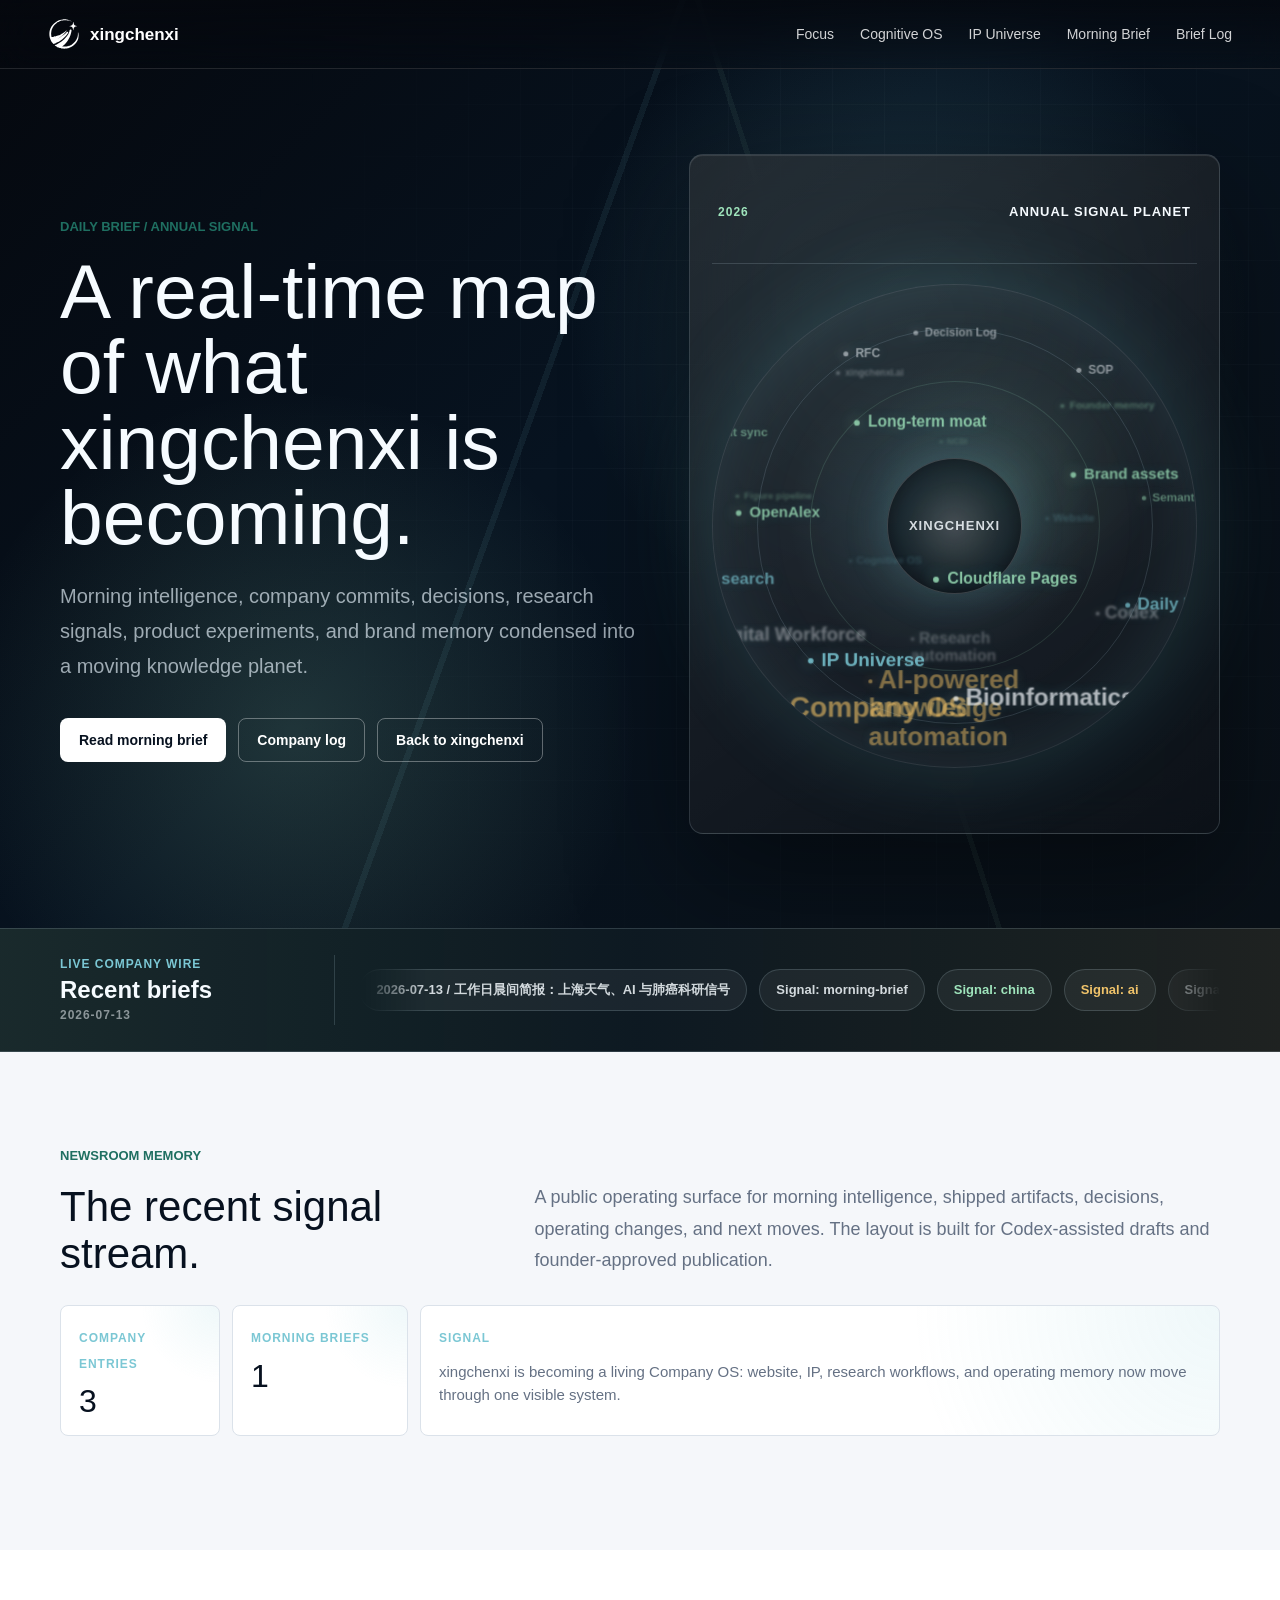
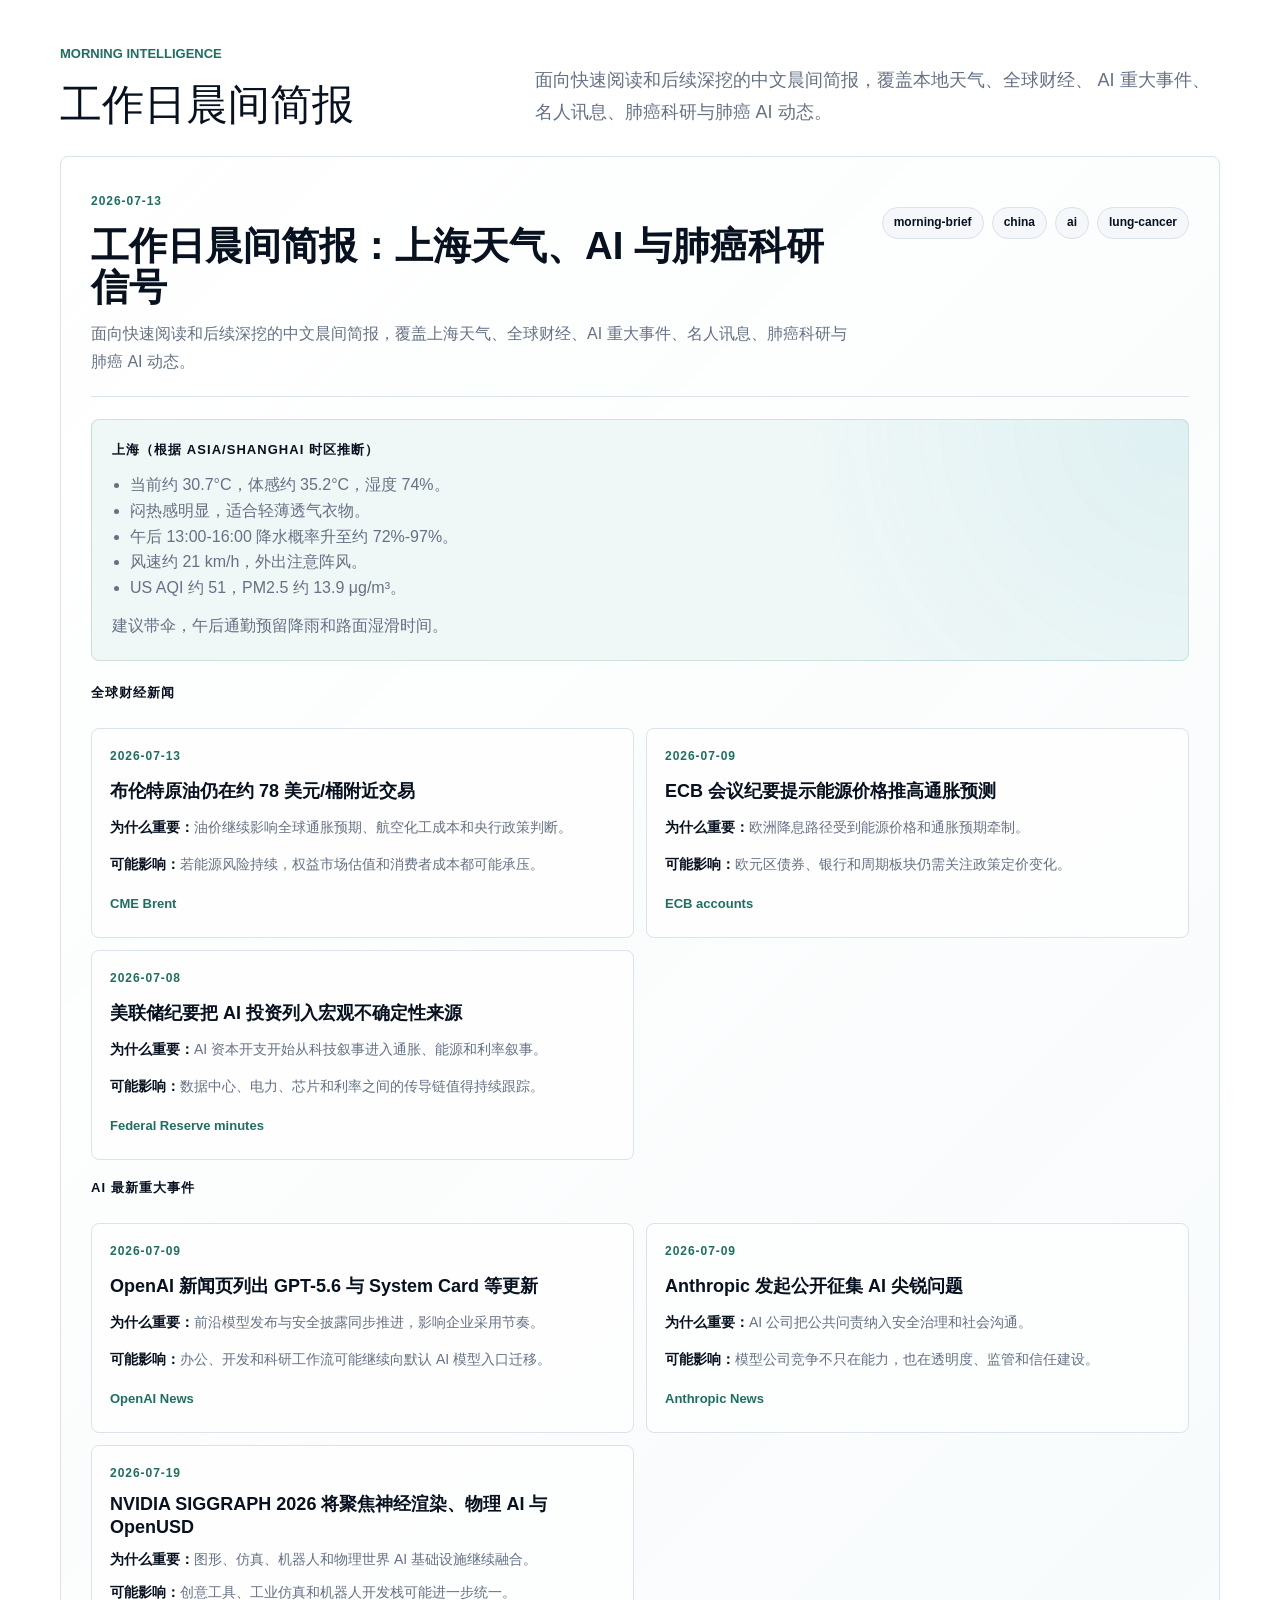
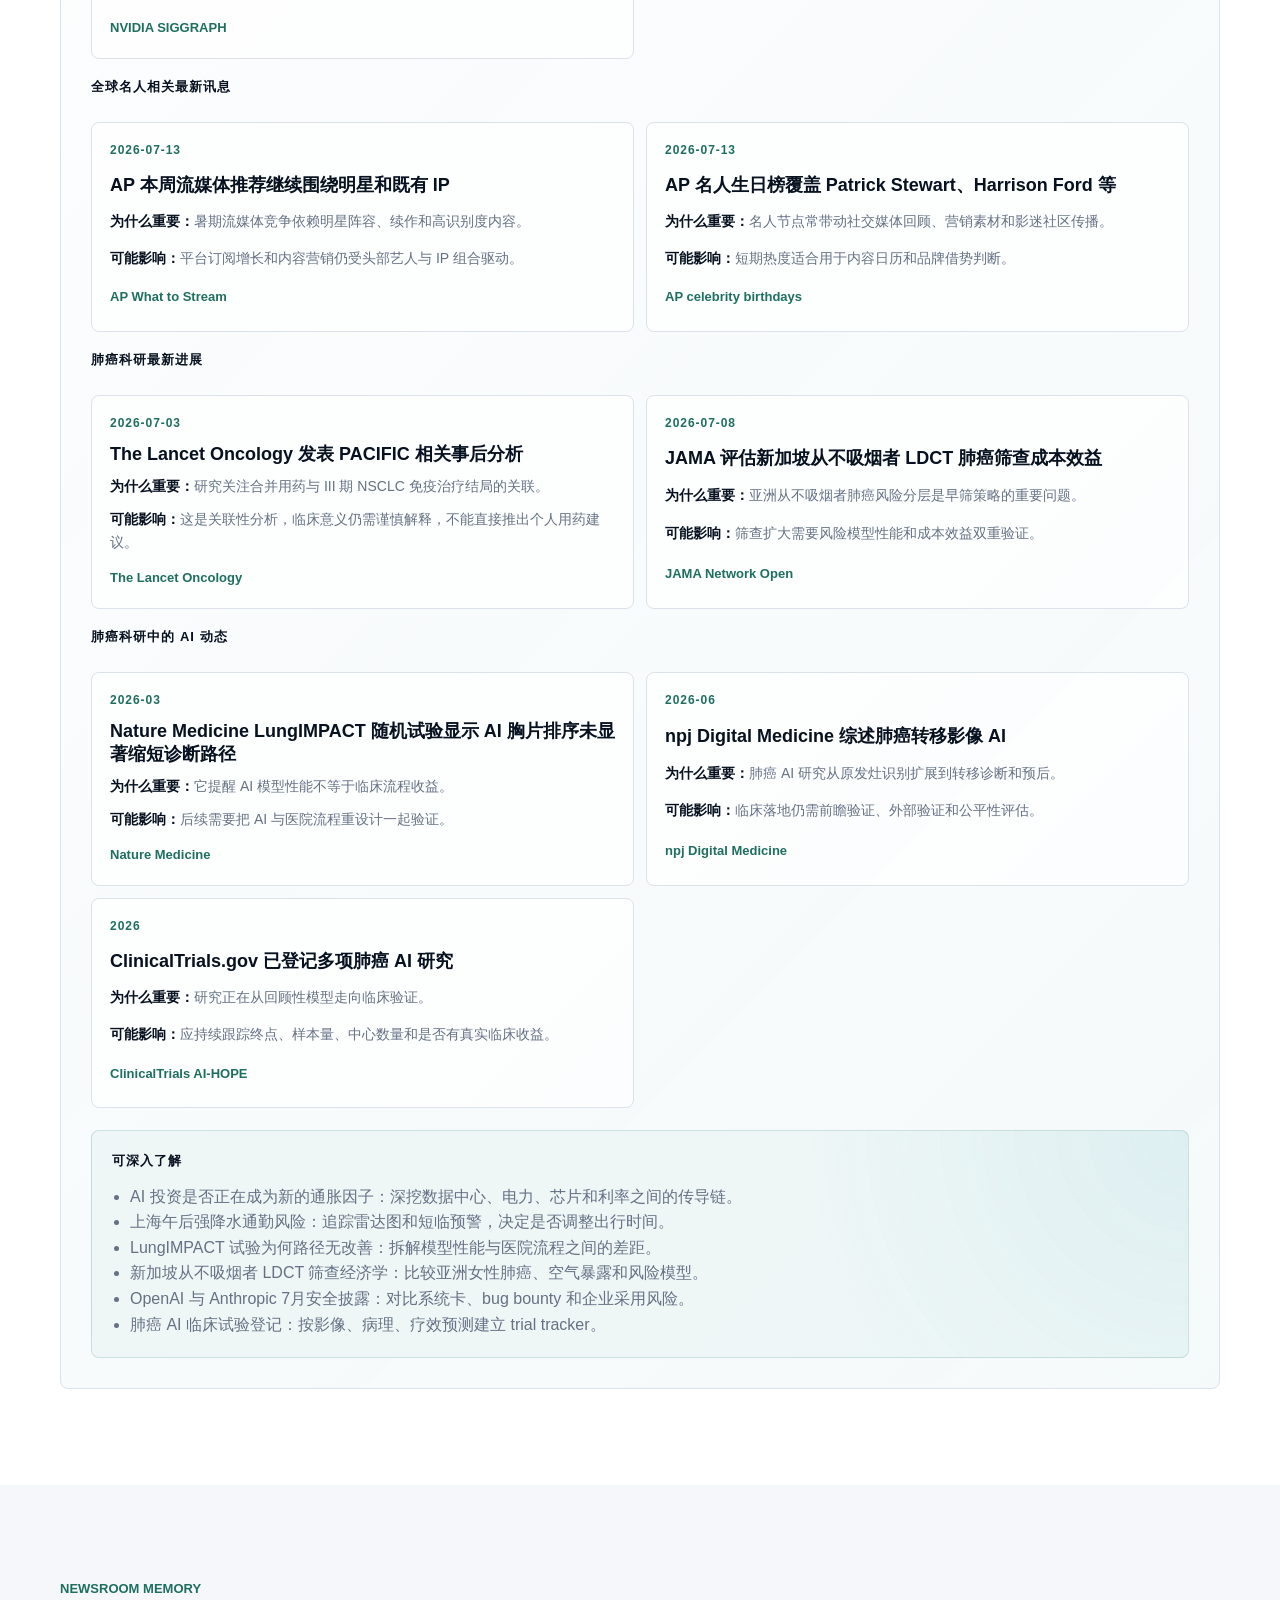
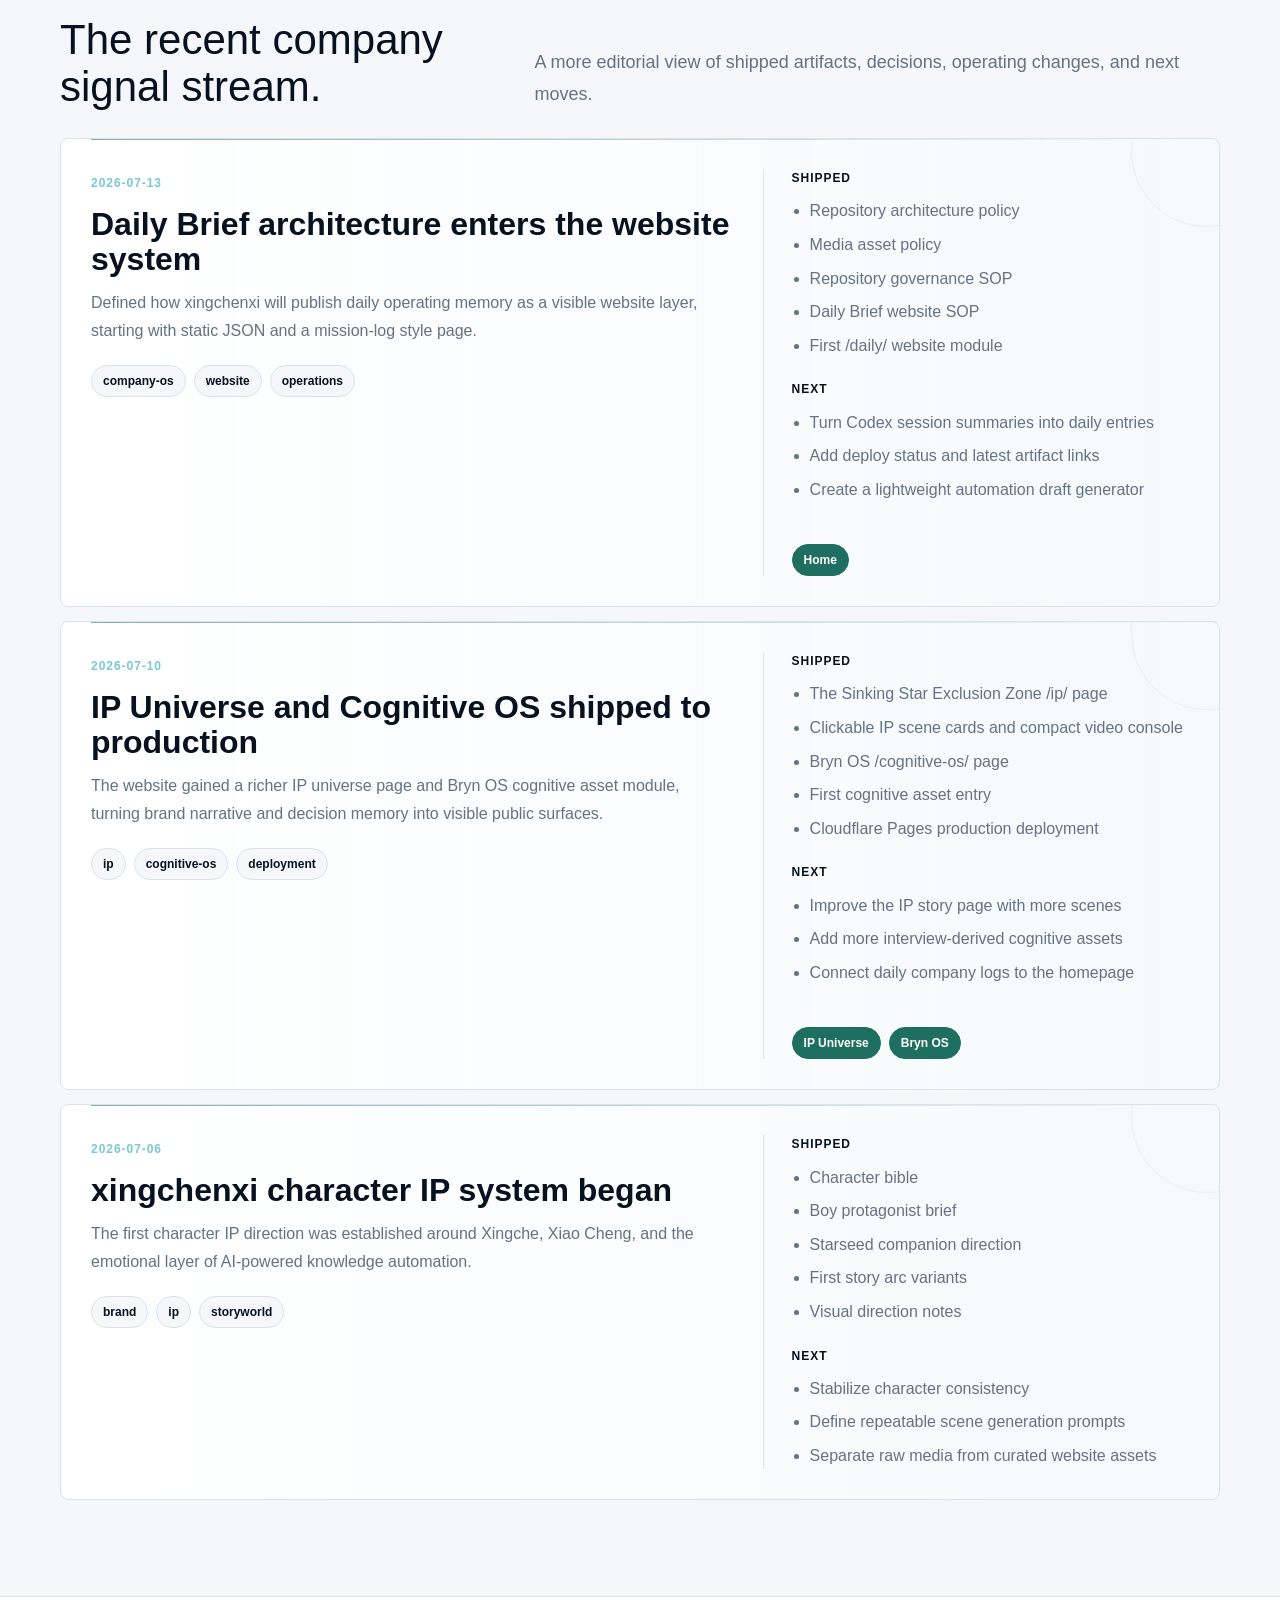
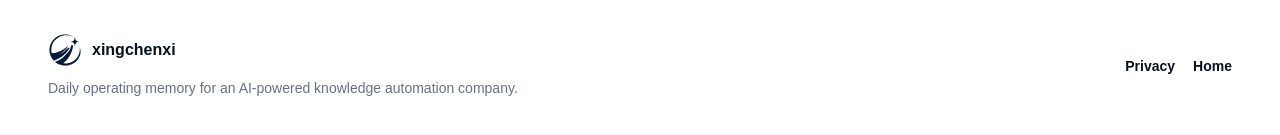
==== daily/index.html @ 32a14354 "Publish Xingchenxi website" ====
<!doctype html>
<html lang="en">
  <head>
    <meta charset="utf-8" />
    <meta name="viewport" content="width=device-width, initial-scale=1" />
    <title>Daily Brief | xingchenxi Company Log</title>
    <meta
      name="description"
      content="Daily Brief is the xingchenxi company log and daily intelligence surface for operating memory, morning briefs, shipped work, decisions, blockers, and next moves."
    />
    <meta name="author" content="xingchenxi" />
    <meta name="robots" content="index, follow" />
    <meta name="theme-color" content="#061a33" />
    <meta name="color-scheme" content="light dark" />
    <link rel="canonical" href="https://xingchenxi.ai/daily/" />
    <meta property="og:type" content="website" />
    <meta property="og:url" content="https://xingchenxi.ai/daily/" />
    <meta property="og:site_name" content="xingchenxi" />
    <meta property="og:title" content="Daily Brief | xingchenxi Company Log" />
    <meta
      property="og:description"
      content="A visible operating log for xingchenxi: what shipped, what changed, and what comes next."
    />
    <meta property="og:image" content="https://xingchenxi.ai/assets/og-image.png" />
    <meta property="og:locale" content="en_US" />
    <meta name="twitter:card" content="summary_large_image" />
    <meta name="twitter:title" content="Daily Brief | xingchenxi Company Log" />
    <meta
      name="twitter:description"
      content="A mission-log style view of xingchenxi daily operating memory."
    />
    <meta name="twitter:image" content="https://xingchenxi.ai/assets/og-image.png" />
    <link rel="icon" href="../assets/favicon.ico" />
    <link rel="apple-touch-icon" href="../assets/apple-touch-icon.png" />
    <link rel="manifest" href="../site.webmanifest" />
    <link rel="stylesheet" href="../styles.css" />
    <link rel="stylesheet" href="daily.css" />
    <script src="daily.js" defer></script>
  </head>
  <body class="daily-page">
    <header class="site-header" aria-label="Site header">
      <a class="brand-link" href="../index.html#top" aria-label="xingchenxi home">
        <img src="../assets/xingchenxi-logo-symbol-white.svg" alt="" aria-hidden="true" />
        <span>xingchenxi</span>
      </a>
      <nav class="site-nav" aria-label="Main navigation">
        <a href="../index.html#focus">Focus</a>
        <a href="../cognitive-os/">Cognitive OS</a>
        <a href="../ip/">IP Universe</a>
        <a href="#morning-brief">Morning Brief</a>
        <a href="#brief-log">Brief Log</a>
      </nav>
    </header>

    <main id="top">
      <section class="daily-hero" aria-labelledby="daily-title">
        <div class="daily-hero-grid">
          <div class="daily-hero-copy">
            <p class="eyebrow">Daily Brief / Annual Signal</p>
            <h1 id="daily-title">A real-time map of what xingchenxi is becoming.</h1>
            <p class="daily-subtitle">
              Morning intelligence, company commits, decisions, research signals,
              product experiments, and brand memory condensed into a moving knowledge planet.
            </p>
            <div class="hero-actions" aria-label="Daily Brief actions">
              <a class="button button-light" href="#morning-brief">Read morning brief</a>
              <a class="button button-ghost" href="#brief-log">Company log</a>
              <a class="button button-ghost" href="../index.html">Back to xingchenxi</a>
            </div>
          </div>

          <aside class="signal-orb-panel" aria-label="Annual signal planet">
            <div class="orb-status">
              <span data-year>2026</span>
              <strong>Annual Signal Planet</strong>
            </div>
            <div class="signal-orb" data-term-orb aria-label="Annual keyword planet">
              <div class="orb-core">
                <span>xingchenxi</span>
              </div>
            </div>
          </aside>
        </div>
      </section>

      <section class="brief-marquee-section" aria-labelledby="ticker-title">
        <div class="brief-marquee-shell">
          <div class="ticker-head">
            <span>Live Company Wire</span>
            <strong id="ticker-title">Recent briefs</strong>
            <time data-updated datetime="">Loading</time>
          </div>
          <div class="ticker-window" aria-label="Recent Daily Brief ticker">
            <div class="ticker-track" data-ticker-track>
              <span>Loading Daily Brief signal...</span>
            </div>
          </div>
        </div>
      </section>

      <section class="section section-light" id="brief-log" aria-labelledby="brief-title">
        <div class="section-inner">
          <div class="brief-heading">
            <div>
              <p class="section-kicker">Newsroom Memory</p>
              <h2 id="overview-title">The recent signal stream.</h2>
            </div>
            <p>
              A public operating surface for morning intelligence, shipped artifacts,
              decisions, operating changes, and next moves. The layout is built for
              Codex-assisted drafts and founder-approved publication.
            </p>
          </div>
          <div class="signal-summary" aria-label="Daily Brief summary">
            <article>
              <span>Company entries</span>
              <strong data-entry-count>--</strong>
            </article>
            <article>
              <span>Morning briefs</span>
              <strong data-morning-count>--</strong>
            </article>
            <article>
              <span>Signal</span>
              <p data-signal>Loading latest operating signal.</p>
            </article>
          </div>
        </div>
      </section>

      <section class="section section-white" id="morning-brief" aria-labelledby="morning-title">
        <div class="section-inner">
          <div class="brief-heading">
            <div>
              <p class="section-kicker">Morning Intelligence</p>
              <h2 id="morning-title">工作日晨间简报</h2>
            </div>
            <p>
              面向快速阅读和后续深挖的中文晨间简报，覆盖本地天气、全球财经、
              AI 重大事件、名人讯息、肺癌科研与肺癌 AI 动态。
            </p>
          </div>
          <div class="morning-list" data-morning-list aria-live="polite">
            <article class="brief-card">
              <p class="brief-loading">Loading Morning Brief entries...</p>
            </article>
          </div>
        </div>
      </section>

      <section class="section section-light" id="daily-overview" aria-labelledby="overview-title">
        <div class="section-inner">
          <div class="brief-heading">
            <div>
              <p class="section-kicker">Newsroom Memory</p>
              <h2 id="brief-title">The recent company signal stream.</h2>
            </div>
            <p>
              A more editorial view of shipped artifacts, decisions, operating
              changes, and next moves.
            </p>
          </div>
          <div class="brief-list" data-brief-list aria-live="polite">
            <article class="brief-card">
              <p class="brief-loading">Loading Daily Brief entries...</p>
            </article>
          </div>
        </div>
      </section>
    </main>

    <footer class="site-footer">
      <div>
        <div class="footer-brand">
          <img src="../assets/xingchenxi-logo-symbol-navy.svg" alt="" aria-hidden="true" />
          <span>xingchenxi</span>
        </div>
        <p>Daily operating memory for an AI-powered knowledge automation company.</p>
      </div>
      <div class="footer-meta" aria-label="Footer links">
        <a href="../privacy.html">Privacy</a>
        <a href="../index.html">Home</a>
      </div>
    </footer>
  </body>
</html>
---- styles.css ----
:root {
  --navy: #061a33;
  --ink: #07111f;
  --paper: #ffffff;
  --mist: #f5f7fa;
  --line: #dbe2ea;
  --muted: #657184;
  --blue-soft: #d8e8f7;
  --cyan: #7bc7d4;
  --green: #1f6f61;
  --max: 1160px;
}

* {
  box-sizing: border-box;
}

html {
  scroll-behavior: smooth;
}

body {
  margin: 0;
  color: var(--ink);
  background: var(--paper);
  font-family: Avenir Next, Helvetica Neue, Arial, Hiragino Sans GB, PingFang SC, sans-serif;
  font-size: 16px;
  line-height: 1.6;
}

a {
  color: inherit;
  text-decoration: none;
}

img {
  display: block;
  max-width: 100%;
}

.site-header {
  position: fixed;
  top: 0;
  left: 0;
  right: 0;
  z-index: 10;
  display: flex;
  align-items: center;
  justify-content: space-between;
  gap: 28px;
  padding: 18px 48px;
  color: var(--paper);
  background: rgba(4, 13, 25, 0.82);
  border-bottom: 1px solid rgba(255, 255, 255, 0.12);
  backdrop-filter: blur(18px);
}

.brand-link,
.footer-brand {
  display: inline-flex;
  align-items: center;
  gap: 10px;
  font-weight: 700;
  line-height: 1;
}

.brand-link img,
.footer-brand img {
  width: 32px;
  height: 32px;
  object-fit: contain;
}

.brand-link span {
  color: var(--paper);
  font-size: 17px;
}

.site-nav {
  display: flex;
  align-items: center;
  gap: 26px;
  font-size: 14px;
  color: rgba(255, 255, 255, 0.82);
}

.site-nav a {
  padding: 4px 0;
}

.site-nav a:hover {
  color: var(--paper);
}

.hero {
  position: relative;
  isolation: isolate;
  display: flex;
  align-items: center;
  min-height: 86vh;
  overflow: hidden;
  color: var(--paper);
  background:
    linear-gradient(110deg, #07111f 0%, #061a33 54%, #0b1a25 100%);
  padding: 128px 48px 86px;
}

.hero::before {
  content: "";
  position: absolute;
  inset: 0;
  background-image: url("assets/xingchenxi-logo-symbol-white.svg");
  background-repeat: no-repeat;
  background-position: right -2% center;
  background-size: min(46vw, 600px);
  opacity: 0.035;
  z-index: 0;
}

.hero::after {
  content: "";
  position: absolute;
  left: 0;
  right: 0;
  bottom: 0;
  height: 1px;
  background: rgba(255, 255, 255, 0.18);
  z-index: 3;
}

.galaxy-canvas {
  position: absolute;
  top: 0;
  right: 0;
  bottom: 0;
  z-index: 1;
  width: 58%;
  min-width: 580px;
  height: 100%;
  pointer-events: none;
}

.hero-inner {
  position: relative;
  z-index: 2;
  width: min(100%, var(--max));
  margin: 0 auto;
}

.eyebrow,
.section-kicker {
  margin: 0 0 18px;
  color: var(--green);
  font-size: 13px;
  font-weight: 700;
  line-height: 1.3;
  text-transform: uppercase;
}

.hero .eyebrow {
  color: var(--blue-soft);
}

h1,
h2,
h3,
p {
  margin-top: 0;
}

h1 {
  max-width: 760px;
  margin-bottom: 2px;
  font-size: 80px;
  line-height: 0.95;
  font-weight: 500;
}

.hero-chinese {
  margin-bottom: 44px;
  color: rgba(255, 255, 255, 0.76);
  font-size: 28px;
  font-weight: 500;
}

.hero-copy {
  max-width: 780px;
  margin-bottom: 18px;
  font-size: 36px;
  line-height: 1.18;
  font-weight: 500;
}

.hero-subcopy {
  max-width: 650px;
  margin-bottom: 34px;
  color: rgba(255, 255, 255, 0.72);
  font-size: 19px;
  line-height: 1.65;
}

.hero-actions {
  display: flex;
  flex-wrap: wrap;
  gap: 12px;
}

.button {
  display: inline-flex;
  align-items: center;
  justify-content: center;
  min-height: 44px;
  padding: 0 18px;
  border: 1px solid transparent;
  border-radius: 8px;
  font-size: 14px;
  font-weight: 700;
}

.button-light {
  color: var(--ink);
  background: var(--paper);
}

.button-ghost {
  color: var(--paper);
  border-color: rgba(255, 255, 255, 0.34);
}

.section {
  padding: 96px 48px;
}

.section-inner {
  width: min(100%, var(--max));
  margin: 0 auto;
}

.section-light {
  background: var(--mist);
}

.section-white {
  background: var(--paper);
}

.section-ink {
  color: var(--paper);
  background: var(--navy);
}

.section-trailer {
  color: var(--paper);
  background:
    radial-gradient(circle at 82% 18%, rgba(123, 199, 212, 0.18), transparent 26%),
    radial-gradient(circle at 18% 92%, rgba(31, 111, 97, 0.22), transparent 30%),
    linear-gradient(120deg, #050b14 0%, #061a33 58%, #07111f 100%);
}

.vector-mark,
.card-vector,
.row-vector,
.phase-vector {
  display: block;
  fill: none;
  stroke: currentColor;
  stroke-linecap: round;
  stroke-linejoin: round;
  vector-effect: non-scaling-stroke;
}

.vector-mark {
  width: 76px;
  height: 18px;
  margin-bottom: 22px;
  color: var(--green);
  opacity: 0.86;
}

.vector-mark path,
.vector-mark circle,
.card-vector path,
.card-vector circle,
.row-vector path,
.row-vector circle,
.phase-vector path,
.phase-vector circle {
  vector-effect: non-scaling-stroke;
}

.vector-mark path,
.vector-mark circle {
  stroke-width: 1.35;
}

.vector-mark-ink {
  color: var(--blue-soft);
}

.card-vector {
  flex: 0 0 auto;
  width: 82px;
  height: 24px;
  color: var(--green);
  opacity: 0.7;
}

.card-vector path,
.card-vector circle {
  stroke-width: 1.25;
}

.row-vector {
  flex: 0 0 36px;
  width: 36px;
  height: 18px;
  color: var(--cyan);
  opacity: 0.78;
}

.row-vector path,
.row-vector circle {
  stroke-width: 1.25;
}

.phase-vector {
  flex: 0 0 46px;
  width: 46px;
  height: 16px;
  color: var(--green);
  opacity: 0.68;
}

.phase-vector path,
.phase-vector circle {
  stroke-width: 1.2;
}

.two-column,
.systems-layout,
.cognitive-layout,
.daily-preview-layout,
.trailer-layout,
.contact-layout {
  display: grid;
  grid-template-columns: minmax(0, 0.86fr) minmax(0, 1.14fr);
  gap: 72px;
  align-items: start;
}

h2 {
  max-width: 740px;
  margin-bottom: 0;
  font-size: 42px;
  line-height: 1.12;
  font-weight: 500;
}

.lead-block p,
.systems-copy p,
.cognitive-panel p,
.daily-preview-panel p,
.trailer-copy p,
.contact-panel p {
  margin-bottom: 0;
  color: var(--muted);
  font-size: 19px;
  line-height: 1.85;
}

.signal-grid {
  display: grid;
  grid-template-columns: repeat(3, minmax(0, 1fr));
  gap: 18px;
  margin-top: 34px;
}

.signal-grid span {
  position: relative;
  display: flex;
  align-items: center;
  min-height: 50px;
  padding: 14px 0 0 16px;
  color: var(--ink);
  border-top: 1px solid var(--line);
  font-size: 14px;
  font-weight: 700;
  line-height: 1.35;
}

.signal-grid span::before {
  content: "";
  position: absolute;
  top: 20px;
  left: 0;
  width: 10px;
  height: 8px;
  opacity: 0.68;
}

.signal-agent::before {
  border-top: 1px solid var(--green);
  border-bottom: 1px solid var(--green);
}

.signal-research::before {
  border: 1px solid var(--green);
  border-left: 0;
  border-right: 0;
  border-radius: 50%;
}

.signal-product::before {
  border-top: 1px solid var(--green);
  border-right: 1px solid var(--green);
  transform: skewX(-18deg);
}

.section-ink .systems-copy p {
  color: rgba(255, 255, 255, 0.72);
}

.cognitive-panel {
  position: relative;
  padding: 32px;
  border: 1px solid var(--line);
  border-radius: 8px;
  background: var(--paper);
}

.daily-preview-panel {
  position: relative;
  padding: 32px;
  border: 1px solid var(--line);
  border-radius: 8px;
  background:
    radial-gradient(circle at right top, rgba(123, 199, 212, 0.16), transparent 36%),
    var(--paper);
}

.daily-preview-panel::before {
  content: "";
  position: absolute;
  top: 0;
  left: 32px;
  right: 32px;
  height: 1px;
  background: linear-gradient(90deg, rgba(31, 111, 97, 0.55), rgba(123, 199, 212, 0));
}

.daily-preview-metrics {
  display: grid;
  grid-template-columns: repeat(3, minmax(0, 1fr));
  gap: 10px;
  margin-top: 28px;
}

.daily-preview-metrics span {
  min-height: 48px;
  padding: 14px 10px;
  color: var(--ink);
  border: 1px solid var(--line);
  border-radius: 8px;
  background: var(--mist);
  font-size: 13px;
  font-weight: 800;
  text-align: center;
}

.cognitive-panel::before {
  content: "";
  position: absolute;
  top: 0;
  left: 32px;
  right: 32px;
  height: 1px;
  background: linear-gradient(90deg, rgba(31, 111, 97, 0.55), rgba(123, 199, 212, 0));
}

.cognitive-flow {
  display: grid;
  grid-template-columns: repeat(4, minmax(0, 1fr));
  gap: 10px;
  margin-top: 28px;
}

.cognitive-flow span {
  min-height: 48px;
  padding: 14px 10px;
  color: var(--ink);
  border: 1px solid var(--line);
  border-radius: 8px;
  background: var(--mist);
  font-size: 13px;
  font-weight: 800;
  text-align: center;
}

.daily-entry-link,
.cognitive-entry-link {
  display: inline-flex;
  align-items: center;
  min-height: 42px;
  margin-top: 26px;
  padding: 0 16px;
  color: var(--paper);
  border-radius: 8px;
  background: var(--green);
  font-size: 14px;
  font-weight: 800;
}

.section-trailer .trailer-copy p {
  color: rgba(255, 255, 255, 0.72);
}

.trailer-layout {
  align-items: center;
}

.trailer-frame {
  position: relative;
  overflow: hidden;
  border: 1px solid rgba(216, 232, 247, 0.22);
  border-radius: 8px;
  background: #050b14;
  box-shadow: 0 28px 90px rgba(0, 0, 0, 0.36);
}

.trailer-frame::before {
  content: "";
  position: absolute;
  inset: 0;
  z-index: 1;
  pointer-events: none;
  border: 1px solid rgba(255, 255, 255, 0.08);
}

.trailer-frame video {
  display: block;
  width: 100%;
  aspect-ratio: 16 / 9;
  object-fit: contain;
  background: #050b14;
}

.trailer-entry-link {
  display: inline-flex;
  align-items: center;
  min-height: 42px;
  margin-top: 28px;
  padding: 0 16px;
  color: var(--ink);
  border-radius: 8px;
  background: linear-gradient(135deg, #f5f7fa, #d8e8f7);
  font-size: 14px;
  font-weight: 800;
}

.trailer-chapters {
  display: grid;
  grid-column: 1 / -1;
  grid-template-columns: repeat(5, minmax(0, 1fr));
  gap: 10px;
}

.trailer-chapter {
  position: relative;
  display: grid;
  gap: 8px;
  min-height: 84px;
  padding: 16px;
  color: rgba(255, 255, 255, 0.72);
  text-align: left;
  border: 1px solid rgba(216, 232, 247, 0.18);
  border-radius: 8px;
  background: rgba(255, 255, 255, 0.04);
  cursor: pointer;
  transition:
    transform 180ms ease,
    border-color 180ms ease,
    background 180ms ease;
}

.trailer-chapter::after {
  content: "Play";
  position: absolute;
  right: 14px;
  bottom: 12px;
  color: rgba(216, 232, 247, 0.44);
  font-size: 10px;
  font-weight: 850;
  letter-spacing: 0.08em;
  text-transform: uppercase;
}

.trailer-chapter:hover,
.trailer-chapter:focus-visible,
.trailer-chapter.is-active {
  color: var(--paper);
  border-color: rgba(123, 199, 212, 0.5);
  background: rgba(123, 199, 212, 0.1);
  transform: translateY(-2px);
}

.trailer-chapter.is-active::after {
  content: "Now";
  color: rgba(123, 199, 212, 0.82);
}

.trailer-chapter span {
  color: var(--cyan);
  font-size: 12px;
  font-weight: 800;
}

.trailer-chapter strong {
  font-size: 14px;
  line-height: 1.25;
}

.section-heading {
  margin-bottom: 42px;
}

.pillar-grid,
.roadmap-grid {
  display: grid;
  grid-template-columns: repeat(3, minmax(0, 1fr));
  gap: 18px;
}

.pillar-card,
.roadmap-grid article {
  position: relative;
  min-height: 260px;
  padding: 28px;
  border: 1px solid var(--line);
  border-radius: 8px;
  background: var(--paper);
}

.pillar-card::before,
.roadmap-grid article::before,
.contact-panel::before {
  content: "";
  position: absolute;
  top: 0;
  left: 28px;
  right: 28px;
  height: 1px;
  background: linear-gradient(90deg, rgba(31, 111, 97, 0.55), rgba(123, 199, 212, 0));
}

.pillar-meta {
  display: flex;
  align-items: flex-start;
  justify-content: space-between;
  gap: 18px;
  margin-bottom: 58px;
}

.pillar-index {
  display: inline-flex;
  color: var(--green);
  font-size: 13px;
  font-weight: 800;
}

h3 {
  margin-bottom: 12px;
  font-size: 21px;
  line-height: 1.25;
  font-weight: 600;
}

.pillar-card p,
.roadmap-grid p {
  margin-bottom: 0;
  color: var(--muted);
}

.system-list {
  border-top: 1px solid rgba(255, 255, 255, 0.18);
}

.system-row {
  display: grid;
  grid-template-columns: 230px minmax(0, 1fr);
  gap: 28px;
  padding: 22px 0;
  border-bottom: 1px solid rgba(255, 255, 255, 0.18);
}

.system-row span {
  display: flex;
  align-items: center;
  gap: 14px;
  color: var(--blue-soft);
  font-weight: 700;
}

.system-row strong {
  color: var(--paper);
  font-size: 18px;
  font-weight: 500;
}

.roadmap-grid {
  grid-template-columns: repeat(4, minmax(0, 1fr));
}

.roadmap-grid article {
  min-height: 300px;
}

.roadmap-top {
  display: flex;
  align-items: flex-start;
  justify-content: space-between;
  gap: 16px;
  margin-bottom: 54px;
}

.roadmap-year {
  margin-bottom: 0;
  color: var(--green);
  font-size: 14px;
  font-weight: 800;
}

.contact-panel {
  position: relative;
  padding: 32px;
  border: 1px solid var(--line);
  border-radius: 8px;
  background: var(--paper);
}

.contact-panel dl {
  display: grid;
  gap: 18px;
  margin: 28px 0 0;
}

.contact-panel div {
  display: grid;
  grid-template-columns: 140px minmax(0, 1fr);
  gap: 18px;
  padding-top: 18px;
  border-top: 1px solid var(--line);
}

.contact-panel dt {
  color: var(--muted);
  font-size: 14px;
}

.contact-panel dd {
  margin: 0;
  color: var(--ink);
  font-weight: 600;
}

.site-footer {
  display: flex;
  align-items: center;
  justify-content: space-between;
  gap: 28px;
  padding: 36px 48px;
  border-top: 1px solid var(--line);
  background: var(--paper);
}

.site-footer img {
  width: 34px;
  height: 34px;
}

.site-footer p {
  margin: 0;
  color: var(--muted);
  font-size: 14px;
}

.footer-brand {
  margin-bottom: 10px;
}

.footer-meta {
  display: flex;
  align-items: center;
  gap: 18px;
  color: var(--muted);
  font-size: 14px;
}

.footer-meta a {
  color: var(--ink);
  font-weight: 700;
}

.footer-meta a:hover {
  color: var(--green);
}

.legal-main {
  padding: 150px 48px 96px;
  background: var(--mist);
}

.legal-hero,
.legal-content {
  width: min(100%, 900px);
  margin: 0 auto;
}

.legal-hero {
  padding-bottom: 46px;
}

.legal-hero h1 {
  max-width: 760px;
  margin-bottom: 18px;
  color: var(--ink);
  font-size: 64px;
  line-height: 1;
}

.legal-hero p {
  max-width: 720px;
  margin-bottom: 18px;
  color: var(--muted);
  font-size: 20px;
  line-height: 1.7;
}

.legal-hero span {
  color: var(--green);
  font-size: 14px;
  font-weight: 800;
}

.legal-content {
  display: grid;
  gap: 16px;
}

.legal-content article {
  padding: 28px;
  border: 1px solid var(--line);
  border-radius: 8px;
  background: var(--paper);
}

.legal-content h2 {
  margin-bottom: 12px;
  font-size: 24px;
  line-height: 1.2;
}

.legal-content p {
  margin-bottom: 0;
  color: var(--muted);
}

.not-found {
  display: flex;
  min-height: 100vh;
  flex-direction: column;
  align-items: flex-start;
  justify-content: center;
  padding: 72px 48px;
  color: var(--paper);
  background:
    radial-gradient(circle at 76% 28%, rgba(123, 199, 212, 0.18), transparent 28%),
    linear-gradient(120deg, #07111f 0%, #061a33 58%, #0b1a25 100%);
}

.not-found img {
  width: 64px;
  height: 64px;
  margin-bottom: 30px;
}

.not-found h1 {
  margin-bottom: 16px;
  font-size: 64px;
}

.not-found p:not(.section-kicker) {
  max-width: 520px;
  margin-bottom: 28px;
  color: rgba(255, 255, 255, 0.72);
  font-size: 18px;
}

@media (max-width: 980px) {
  .site-header {
    padding: 16px 24px;
  }

  .site-nav {
    display: none;
  }

  .hero {
    min-height: 82vh;
    padding: 118px 24px 72px;
  }

  .hero::before {
    background-position: right -120px bottom 8%;
    background-size: 520px;
  }

  .galaxy-canvas {
    width: 100%;
    min-width: 0;
    opacity: 0.46;
  }

  h1 {
    font-size: 60px;
  }

  .hero-copy {
    font-size: 30px;
  }

  .section {
    padding: 72px 24px;
  }

  .legal-main {
    padding: 120px 24px 72px;
  }

  .legal-hero h1 {
    font-size: 50px;
  }

  .two-column,
  .systems-layout,
  .cognitive-layout,
  .daily-preview-layout,
  .trailer-layout,
  .contact-layout {
    grid-template-columns: 1fr;
    gap: 30px;
  }

  .pillar-grid,
  .roadmap-grid,
  .trailer-chapters {
    grid-template-columns: repeat(2, minmax(0, 1fr));
  }

  .signal-grid {
    grid-template-columns: 1fr;
    gap: 10px;
  }

  .daily-preview-metrics {
    grid-template-columns: 1fr;
  }
}

@media (max-width: 640px) {
  .brand-link img {
    width: 30px;
    height: 30px;
  }

  .brand-link span {
    font-size: 16px;
  }

  .hero {
    min-height: 80vh;
  }

  .hero::before {
    background-position: right -160px bottom 2%;
    background-size: 420px;
  }

  .galaxy-canvas {
    opacity: 0.32;
  }

  h1 {
    font-size: 44px;
  }

  .hero-chinese {
    margin-bottom: 34px;
    font-size: 22px;
  }

  .hero-copy {
    font-size: 25px;
  }

  .hero-subcopy,
  .lead-block p,
  .systems-copy p,
  .cognitive-panel p,
  .trailer-copy p,
  .contact-panel p {
    font-size: 17px;
  }

  h2 {
    font-size: 31px;
  }

  .pillar-grid,
  .roadmap-grid,
  .trailer-chapters,
  .cognitive-flow {
    grid-template-columns: 1fr;
  }

  .pillar-card,
  .roadmap-grid article {
    min-height: auto;
  }

  .pillar-meta,
  .roadmap-top {
    margin-bottom: 34px;
  }

  .system-row,
  .contact-panel div {
    grid-template-columns: 1fr;
    gap: 6px;
  }

  .contact-panel {
    padding: 24px;
  }

  .site-footer {
    align-items: flex-start;
    flex-direction: column;
    padding: 30px 24px;
  }

  .footer-meta {
    align-items: flex-start;
    flex-direction: column;
    gap: 8px;
  }

  .legal-hero h1 {
    font-size: 40px;
  }

  .legal-hero p {
    font-size: 17px;
  }

  .legal-content article {
    padding: 22px;
  }

  .not-found {
    padding: 56px 24px;
  }

  .not-found h1 {
    font-size: 42px;
  }
}
---- daily/daily.css ----
.daily-page {
  --daily-bg: #05080e;
  --daily-panel: rgba(9, 18, 29, 0.72);
  --daily-panel-strong: rgba(12, 25, 39, 0.92);
  --daily-line: rgba(198, 224, 236, 0.17);
  --daily-glow: rgba(103, 218, 224, 0.34);
  --daily-mint: #7bc7d4;
  --daily-green: #9fe4bc;
  --daily-amber: #f0c36a;
  --daily-paper: #f6fbff;
  --daily-muted: rgba(226, 238, 246, 0.68);
  background: var(--daily-bg);
}

.daily-page .site-header {
  background: linear-gradient(180deg, rgba(5, 8, 14, 0.78), rgba(5, 8, 14, 0.24));
  backdrop-filter: blur(18px);
}

.daily-hero {
  position: relative;
  overflow: hidden;
  min-height: 100vh;
  color: var(--daily-paper);
  background:
    radial-gradient(circle at 71% 34%, rgba(123, 199, 212, 0.2), transparent 31%),
    radial-gradient(circle at 23% 79%, rgba(159, 228, 188, 0.16), transparent 28%),
    linear-gradient(135deg, #05080e 0%, #071320 46%, #0a1118 100%);
  padding: 154px 48px 94px;
}

.daily-hero::before,
.daily-hero::after {
  content: "";
  position: absolute;
  inset: 0;
  pointer-events: none;
}

.daily-hero::before {
  background-image:
    linear-gradient(rgba(216, 232, 247, 0.045) 1px, transparent 1px),
    linear-gradient(90deg, rgba(216, 232, 247, 0.045) 1px, transparent 1px);
  background-size: 52px 52px;
  mask-image: radial-gradient(circle at 70% 44%, black 0%, transparent 68%);
}

.daily-hero::after {
  background:
    linear-gradient(110deg, transparent 0 42%, rgba(123, 199, 212, 0.08) 42% 42.4%, transparent 42.4%),
    linear-gradient(72deg, transparent 0 63%, rgba(159, 228, 188, 0.06) 63% 63.35%, transparent 63.35%);
}

.daily-hero-grid {
  position: relative;
  z-index: 1;
  display: grid;
  width: min(100%, var(--max));
  min-height: calc(100vh - 248px);
  margin: 0 auto;
  grid-template-columns: minmax(0, 0.78fr) minmax(440px, 0.72fr);
  gap: 54px;
  align-items: center;
}

.daily-hero-copy {
  align-self: end;
  padding-bottom: 8vh;
}

.daily-hero h1 {
  max-width: 850px;
  margin-bottom: 24px;
  font-size: clamp(48px, 6vw, 88px);
  line-height: 0.98;
  letter-spacing: 0;
}

.daily-subtitle {
  max-width: 720px;
  margin-bottom: 34px;
  color: var(--daily-muted);
  font-size: 20px;
  line-height: 1.75;
}

.signal-orb-panel {
  position: relative;
  display: grid;
  gap: 20px;
  min-height: min(72vw, 680px);
  padding: 22px;
  border: 1px solid var(--daily-line);
  border-radius: 14px;
  background:
    linear-gradient(145deg, rgba(255, 255, 255, 0.105), rgba(255, 255, 255, 0.025)),
    rgba(5, 8, 14, 0.54);
  box-shadow:
    0 42px 120px rgba(0, 0, 0, 0.44),
    inset 0 1px 0 rgba(255, 255, 255, 0.1);
  backdrop-filter: blur(24px);
}

.orb-status {
  display: flex;
  align-items: center;
  justify-content: space-between;
  gap: 18px;
  min-height: 44px;
  padding: 0 6px 14px;
  border-bottom: 1px solid var(--daily-line);
  color: var(--daily-muted);
  font-size: 12px;
  font-weight: 850;
  letter-spacing: 0.08em;
  text-transform: uppercase;
}

.orb-status span {
  color: var(--daily-green);
}

.orb-status strong {
  color: var(--daily-paper);
  font-size: 13px;
}

.signal-orb {
  position: relative;
  isolation: isolate;
  overflow: hidden;
  aspect-ratio: 1;
  border: 1px solid rgba(198, 224, 236, 0.14);
  border-radius: 999px;
  background:
    radial-gradient(circle at 50% 50%, rgba(246, 251, 255, 0.1), transparent 13%),
    radial-gradient(circle at 47% 48%, rgba(123, 199, 212, 0.16), transparent 42%),
    radial-gradient(circle at 62% 39%, rgba(159, 228, 188, 0.1), transparent 34%),
    rgba(255, 255, 255, 0.018);
  box-shadow:
    inset 0 0 72px rgba(123, 199, 212, 0.12),
    0 0 86px rgba(103, 218, 224, 0.16);
}

.signal-orb::before,
.signal-orb::after {
  content: "";
  position: absolute;
  inset: 9%;
  border: 1px solid rgba(198, 224, 236, 0.14);
  border-radius: 999px;
  animation: orb-spin 34s linear infinite;
}

.signal-orb::after {
  inset: 20%;
  border-color: rgba(159, 228, 188, 0.14);
  transform: rotate(64deg);
  animation-duration: 46s;
  animation-direction: reverse;
}

.orb-core {
  position: absolute;
  inset: 36%;
  z-index: 2;
  display: grid;
  place-items: center;
  border: 1px solid rgba(246, 251, 255, 0.18);
  border-radius: 999px;
  background:
    radial-gradient(circle, rgba(246, 251, 255, 0.16), rgba(123, 199, 212, 0.05) 58%, transparent 70%),
    rgba(5, 8, 14, 0.54);
  box-shadow: 0 0 44px rgba(123, 199, 212, 0.22);
}

.orb-core span {
  color: rgba(246, 251, 255, 0.84);
  font-size: clamp(10px, 1.1vw, 13px);
  font-weight: 850;
  letter-spacing: 0.08em;
  text-transform: uppercase;
}

.orb-term {
  position: absolute;
  z-index: 3;
  left: 50%;
  top: 50%;
  max-width: 210px;
  color: rgba(246, 251, 255, 0.72);
  font-size: 12px;
  font-weight: 750;
  line-height: 1.1;
  text-wrap: balance;
  text-shadow: 0 0 16px rgba(123, 199, 212, 0.32);
  transform: translate(-50%, -50%);
  transition:
    opacity 160ms linear,
    filter 160ms linear;
  will-change: transform, opacity;
}

.orb-term::before {
  content: "";
  display: inline-block;
  width: 5px;
  height: 5px;
  margin-right: 7px;
  border-radius: 999px;
  background: currentColor;
  box-shadow: 0 0 14px currentColor;
  vertical-align: middle;
}

.orb-term-weight-5 {
  color: var(--daily-paper);
  font-size: clamp(20px, 2.45vw, 34px);
  font-weight: 700;
}

.orb-term-weight-4 {
  color: rgba(246, 251, 255, 0.92);
  font-size: clamp(17px, 1.85vw, 25px);
}

.orb-term-weight-3 {
  color: var(--daily-mint);
  font-size: clamp(14px, 1.35vw, 19px);
}

.orb-term-weight-2 {
  color: rgba(159, 228, 188, 0.86);
  font-size: clamp(12px, 1.05vw, 16px);
}

.orb-term-weight-5 {
  color: var(--daily-amber);
}

.brief-marquee-section {
  position: relative;
  overflow: hidden;
  padding: 22px 48px;
  color: var(--daily-paper);
  background:
    linear-gradient(90deg, rgba(159, 228, 188, 0.12), rgba(123, 199, 212, 0.05), rgba(240, 195, 106, 0.1)),
    #071018;
  border-top: 1px solid var(--daily-line);
  border-bottom: 1px solid var(--daily-line);
}

.brief-marquee-shell {
  display: grid;
  width: min(100%, var(--max));
  margin: 0 auto;
  grid-template-columns: minmax(230px, 0.32fr) minmax(0, 1fr);
  gap: 24px;
  align-items: center;
}

.ticker-head {
  display: grid;
  gap: 4px;
  padding-right: 24px;
  border-right: 1px solid var(--daily-line);
}

.ticker-head span,
.ticker-head time,
.signal-summary span,
.brief-card time {
  color: var(--daily-mint);
  font-size: 12px;
  font-weight: 850;
  letter-spacing: 0.08em;
  text-transform: uppercase;
}

.ticker-head strong {
  color: var(--daily-paper);
  font-size: 24px;
  line-height: 1;
}

.ticker-head time {
  color: rgba(246, 251, 255, 0.52);
}

.ticker-window {
  overflow: hidden;
  padding: 18px 0;
  mask-image: linear-gradient(90deg, transparent, black 8%, black 92%, transparent);
}

.ticker-track {
  display: flex;
  width: max-content;
  gap: 12px;
  animation: ticker-scroll 38s linear infinite;
}

.ticker-window:hover .ticker-track {
  animation-play-state: paused;
}

.ticker-track span {
  display: inline-flex;
  align-items: center;
  min-height: 42px;
  padding: 0 16px;
  color: rgba(246, 251, 255, 0.84);
  border: 1px solid rgba(198, 224, 236, 0.18);
  border-radius: 999px;
  background: rgba(255, 255, 255, 0.055);
  font-size: 13px;
  font-weight: 750;
  white-space: nowrap;
}

.ticker-track span:nth-child(3n) {
  color: var(--daily-green);
}

.ticker-track span:nth-child(4n) {
  color: var(--daily-amber);
}

.brief-heading {
  display: grid;
  grid-template-columns: minmax(0, 0.74fr) minmax(0, 1.26fr);
  gap: 72px;
  margin-bottom: 28px;
  align-items: end;
}

.brief-heading > p {
  margin-bottom: 0;
  color: var(--muted);
  font-size: 18px;
  line-height: 1.75;
}

.signal-summary {
  display: grid;
  grid-template-columns: minmax(140px, 0.2fr) minmax(160px, 0.22fr) minmax(0, 1fr);
  gap: 12px;
  margin-bottom: 18px;
}

.signal-summary article {
  min-height: 96px;
  padding: 18px;
  border: 1px solid var(--line);
  border-radius: 8px;
  background:
    radial-gradient(circle at right top, rgba(123, 199, 212, 0.12), transparent 38%),
    var(--paper);
}

.signal-summary strong {
  display: block;
  margin-top: 10px;
  color: var(--ink);
  font-size: 32px;
  line-height: 1;
  font-weight: 500;
}

.signal-summary p {
  margin: 10px 0 0;
  color: var(--muted);
  font-size: 15px;
  line-height: 1.55;
}

.brief-list {
  display: grid;
  gap: 14px;
}

.morning-list {
  display: grid;
  gap: 18px;
}

.morning-card {
  display: grid;
  gap: 22px;
  padding: 30px;
  border: 1px solid var(--line);
  border-radius: 8px;
  background:
    linear-gradient(135deg, rgba(255, 255, 255, 0.99), rgba(244, 249, 250, 0.96)),
    var(--paper);
}

.morning-card-head {
  display: grid;
  grid-template-columns: minmax(0, 1fr) auto;
  gap: 24px;
  align-items: start;
  padding-bottom: 20px;
  border-bottom: 1px solid var(--line);
}

.morning-card time,
.morning-category time {
  color: var(--green);
  font-size: 12px;
  font-weight: 850;
  letter-spacing: 0.08em;
  text-transform: uppercase;
}

.morning-card h3 {
  margin: 12px 0;
  color: var(--ink);
  font-size: clamp(28px, 3vw, 42px);
  line-height: 1.08;
  font-weight: 600;
}

.morning-card p {
  margin: 0;
  color: var(--muted);
  line-height: 1.75;
}

.morning-weather,
.morning-followups {
  padding: 20px;
  border: 1px solid rgba(31, 111, 97, 0.16);
  border-radius: 8px;
  background:
    radial-gradient(circle at right top, rgba(123, 199, 212, 0.14), transparent 34%),
    rgba(235, 244, 244, 0.72);
}

.morning-weather h4,
.morning-followups h4,
.morning-category h4 {
  margin: 0 0 12px;
  color: var(--ink);
  font-size: 13px;
  letter-spacing: 0.08em;
  text-transform: uppercase;
}

.morning-weather ul,
.morning-followups ul {
  margin: 0;
  padding-left: 18px;
}

.morning-weather li,
.morning-followups li {
  color: var(--muted);
}

.morning-weather p {
  margin-top: 12px;
}

.morning-categories {
  display: grid;
  gap: 18px;
}

.morning-category {
  display: grid;
  gap: 12px;
}

.morning-items {
  display: grid;
  grid-template-columns: repeat(2, minmax(0, 1fr));
  gap: 12px;
}

.morning-items article {
  display: grid;
  gap: 10px;
  min-height: 210px;
  padding: 18px;
  border: 1px solid var(--line);
  border-radius: 8px;
  background: rgba(255, 255, 255, 0.72);
}

.morning-items h5 {
  margin: 0;
  color: var(--ink);
  font-size: 18px;
  line-height: 1.25;
}

.morning-items p {
  font-size: 14px;
  line-height: 1.65;
}

.morning-items strong {
  color: var(--ink);
  font-weight: 800;
}

.morning-source a {
  color: var(--green);
  font-size: 13px;
  font-weight: 850;
  text-decoration: none;
}

.brief-card {
  position: relative;
  display: grid;
  overflow: hidden;
  grid-template-columns: minmax(0, 0.66fr) minmax(300px, 0.44fr);
  gap: 32px;
  padding: 30px;
  border: 1px solid var(--line);
  border-radius: 8px;
  background:
    linear-gradient(90deg, rgba(255, 255, 255, 0.98), rgba(245, 249, 251, 0.94)),
    var(--paper);
}

.brief-card::before {
  content: "";
  position: absolute;
  top: 0;
  left: 30px;
  right: 30px;
  height: 1px;
  background: linear-gradient(90deg, rgba(31, 111, 97, 0.55), rgba(123, 199, 212, 0));
}

.brief-card::after {
  content: "";
  position: absolute;
  right: -64px;
  top: -64px;
  width: 150px;
  height: 150px;
  border: 1px solid rgba(123, 199, 212, 0.16);
  border-radius: 999px;
}

.brief-card h3 {
  max-width: 760px;
  margin: 12px 0 12px;
  color: var(--ink);
  font-size: clamp(24px, 2.5vw, 36px);
  line-height: 1.1;
  font-weight: 600;
}

.brief-card p {
  margin-bottom: 0;
  color: var(--muted);
  font-size: 16px;
  line-height: 1.75;
}

.brief-card h4 {
  margin: 0 0 10px;
  color: var(--ink);
  font-size: 12px;
  letter-spacing: 0.08em;
  text-transform: uppercase;
}

.brief-card ul {
  margin: 0;
  padding-left: 18px;
}

.brief-card li {
  color: var(--muted);
}

.brief-card li + li {
  margin-top: 8px;
}

.brief-side {
  position: relative;
  z-index: 1;
  display: grid;
  gap: 22px;
  padding-left: 28px;
  border-left: 1px solid var(--line);
}

.brief-tags,
.brief-links {
  display: flex;
  flex-wrap: wrap;
  gap: 8px;
  margin-top: 20px;
}

.brief-tags span,
.brief-links a {
  display: inline-flex;
  align-items: center;
  min-height: 32px;
  padding: 0 11px;
  border: 1px solid var(--line);
  border-radius: 999px;
  background: var(--mist);
  color: var(--ink);
  font-size: 12px;
  font-weight: 800;
}

.brief-links a {
  color: var(--paper);
  border-color: var(--green);
  background: var(--green);
}

.brief-loading {
  grid-column: 1 / -1;
}

@keyframes orb-spin {
  from {
    transform: rotate(0deg) scaleX(1.12) rotateX(54deg);
  }
  to {
    transform: rotate(360deg) scaleX(1.12) rotateX(54deg);
  }
}

@keyframes ticker-scroll {
  from {
    transform: translateX(0);
  }
  to {
    transform: translateX(-33.333%);
  }
}

@media (max-width: 1100px) {
  .daily-hero-grid {
    grid-template-columns: 1fr;
  }

  .daily-hero-copy {
    align-self: auto;
    padding-bottom: 0;
  }

  .signal-orb-panel {
    min-height: auto;
  }

  .signal-orb {
    max-width: 680px;
    margin: 0 auto;
  }
}

@media (max-width: 980px) {
  .brief-heading,
  .brief-card,
  .brief-marquee-shell,
  .signal-summary {
    grid-template-columns: 1fr;
  }

  .daily-hero {
    padding-right: 32px;
    padding-left: 32px;
  }

  .ticker-head {
    padding-right: 0;
    padding-bottom: 14px;
    border-right: 0;
    border-bottom: 1px solid var(--daily-line);
  }

  .brief-side {
    padding-left: 0;
    border-left: 0;
    border-top: 1px solid var(--line);
    padding-top: 24px;
  }

  .morning-card-head,
  .morning-items {
    grid-template-columns: 1fr;
  }
}

@media (max-width: 640px) {
  .daily-hero {
    min-height: auto;
    padding: 132px 24px 72px;
  }

  .daily-hero-grid {
    min-height: auto;
  }

  .signal-orb-panel {
    padding: 14px;
    border-radius: 10px;
  }

  .signal-orb {
    overflow: visible;
  }

  .orb-term {
    max-width: 150px;
    font-size: 10px;
  }

  .orb-term-weight-5 {
    font-size: 18px;
  }

  .orb-term-weight-4 {
    font-size: 15px;
  }

  .brief-marquee-section {
    padding: 18px 24px;
  }

  .brief-card,
  .signal-summary article {
    padding: 22px;
  }
}

@media (prefers-reduced-motion: reduce) {
  .signal-orb::before,
  .signal-orb::after,
  .ticker-track {
    animation: none;
  }
}
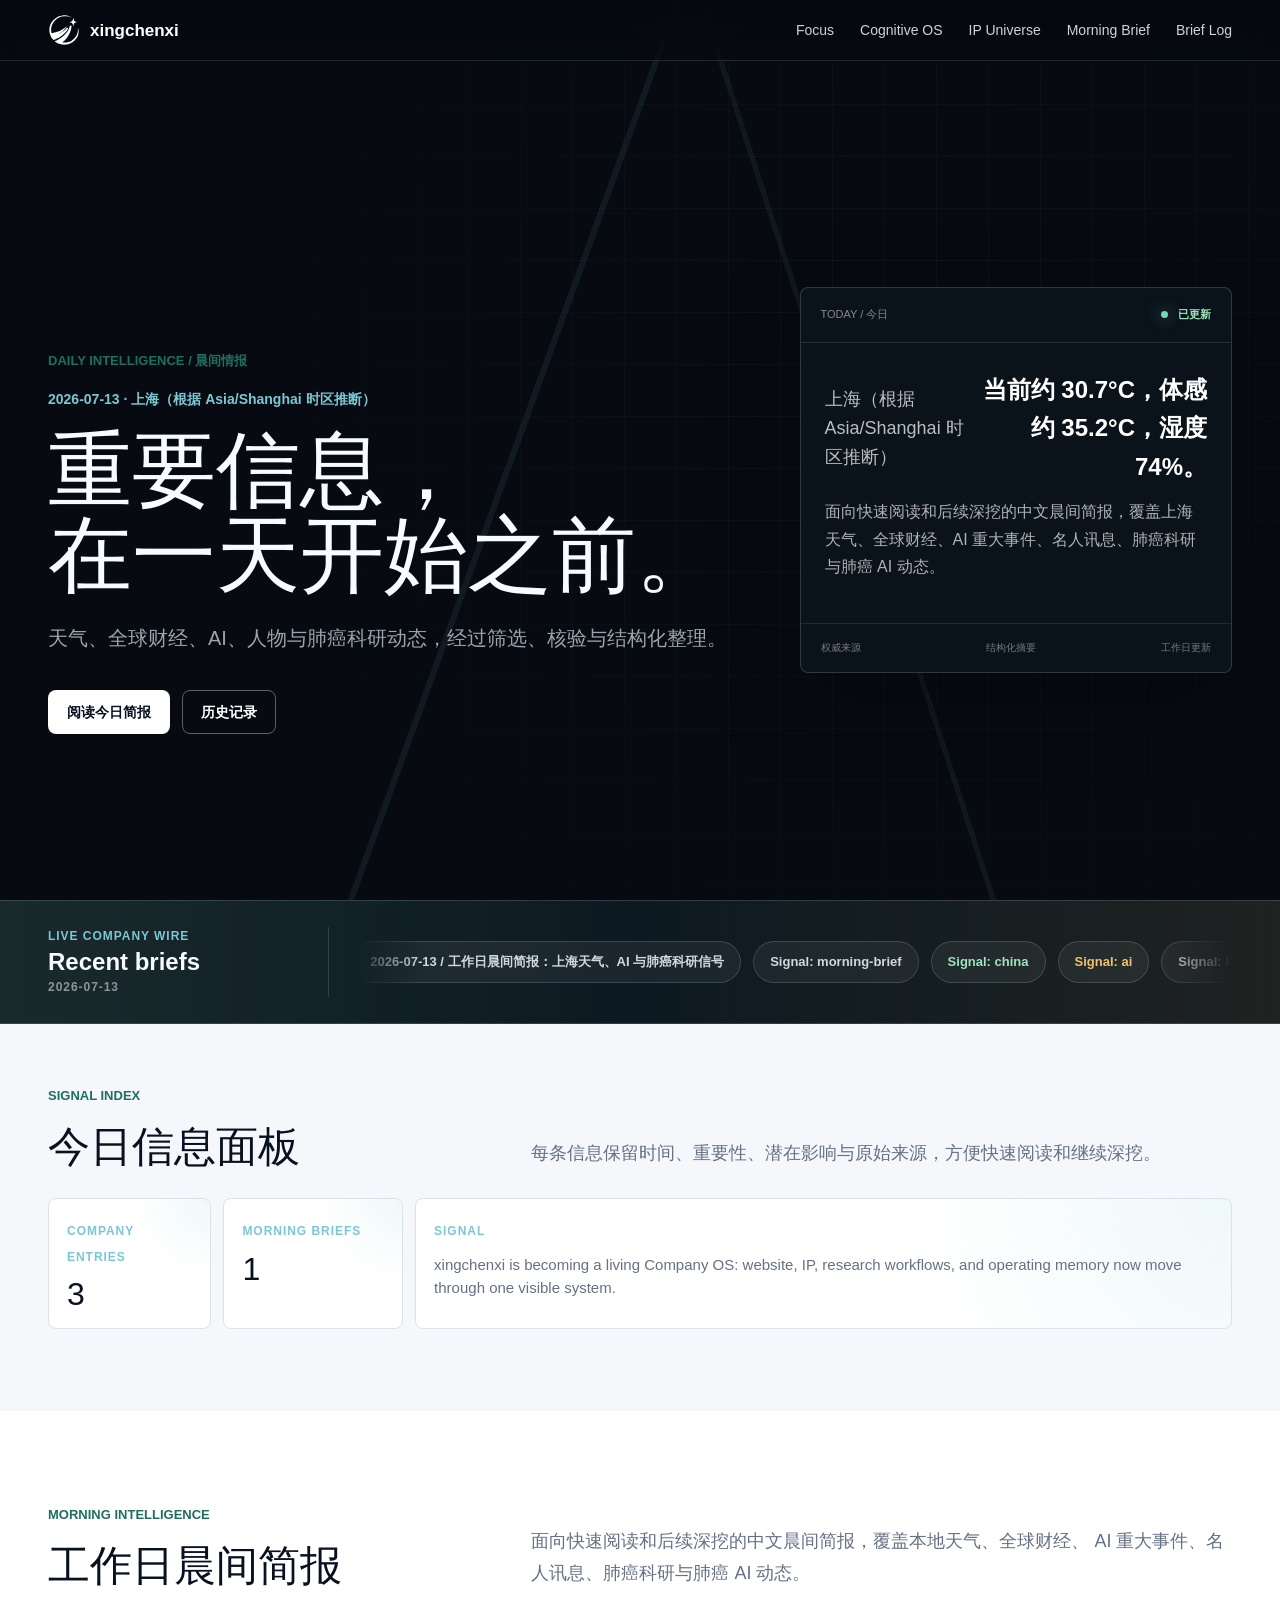
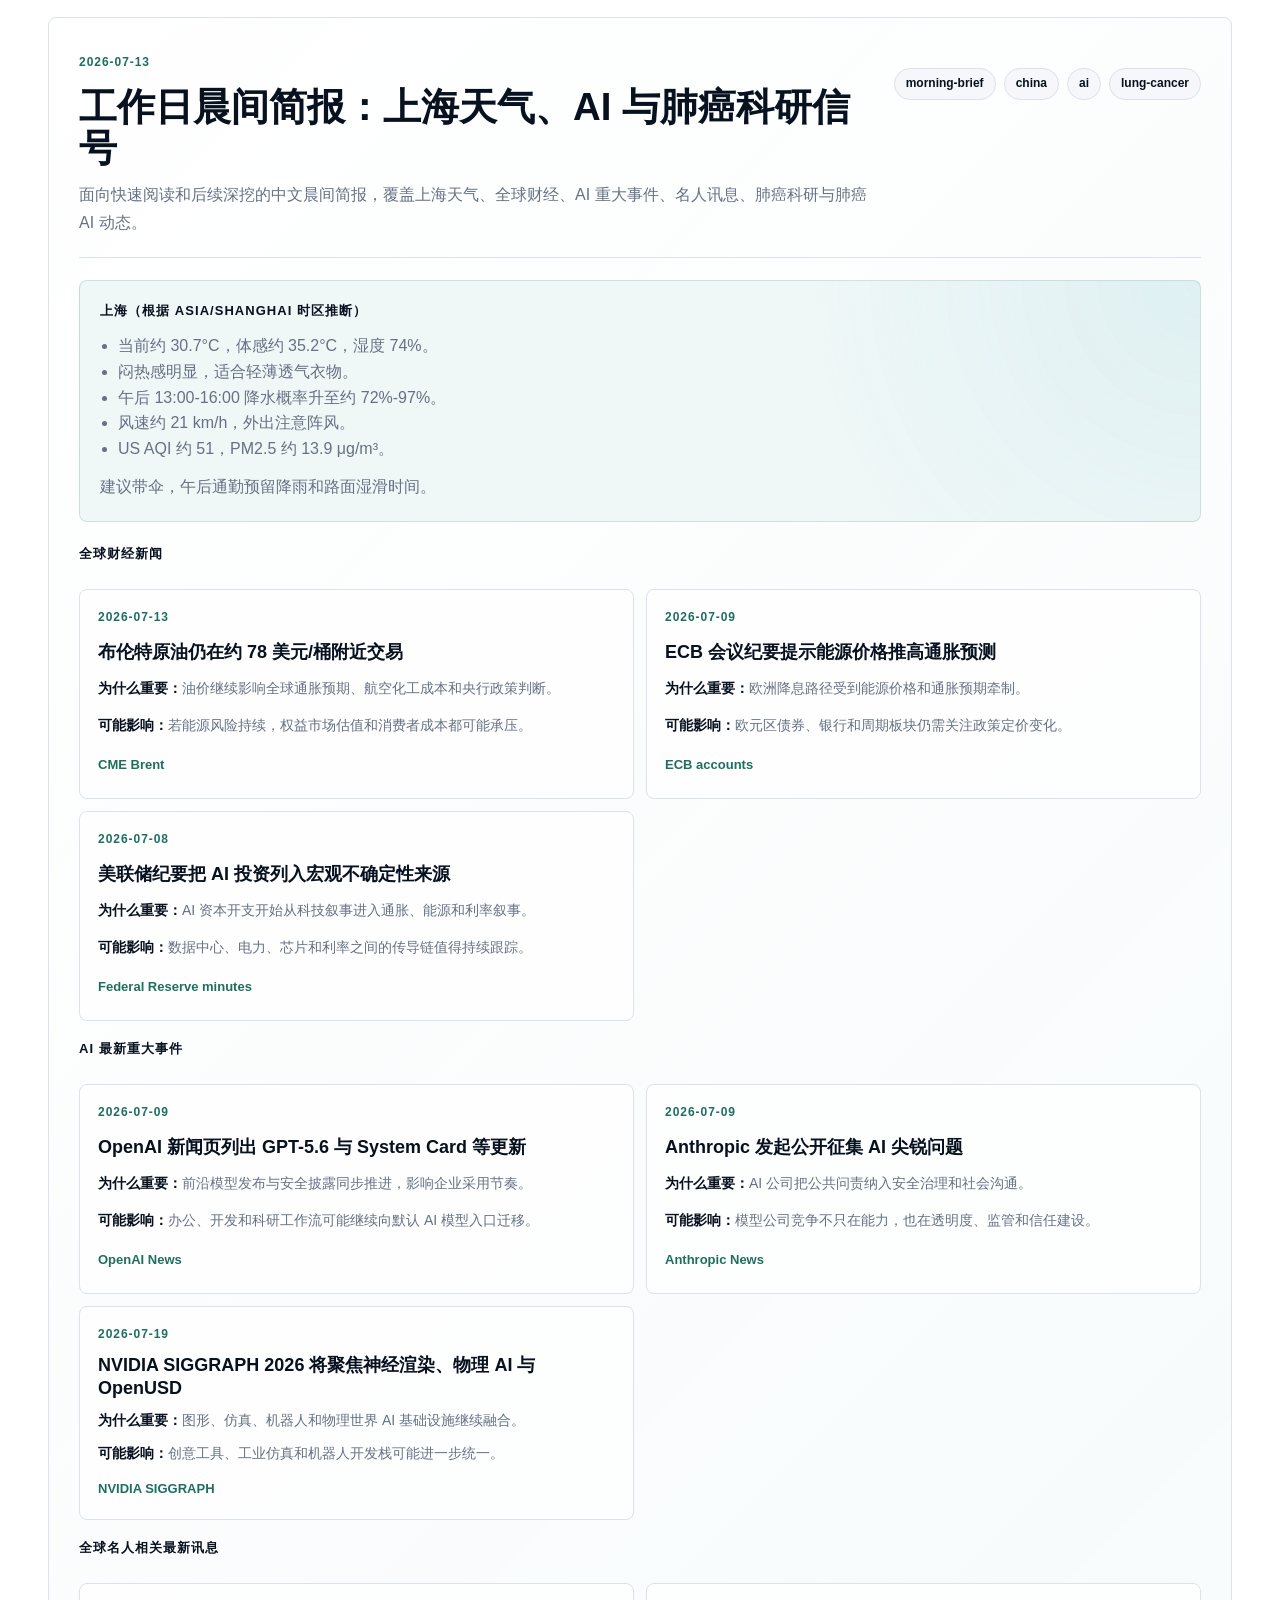
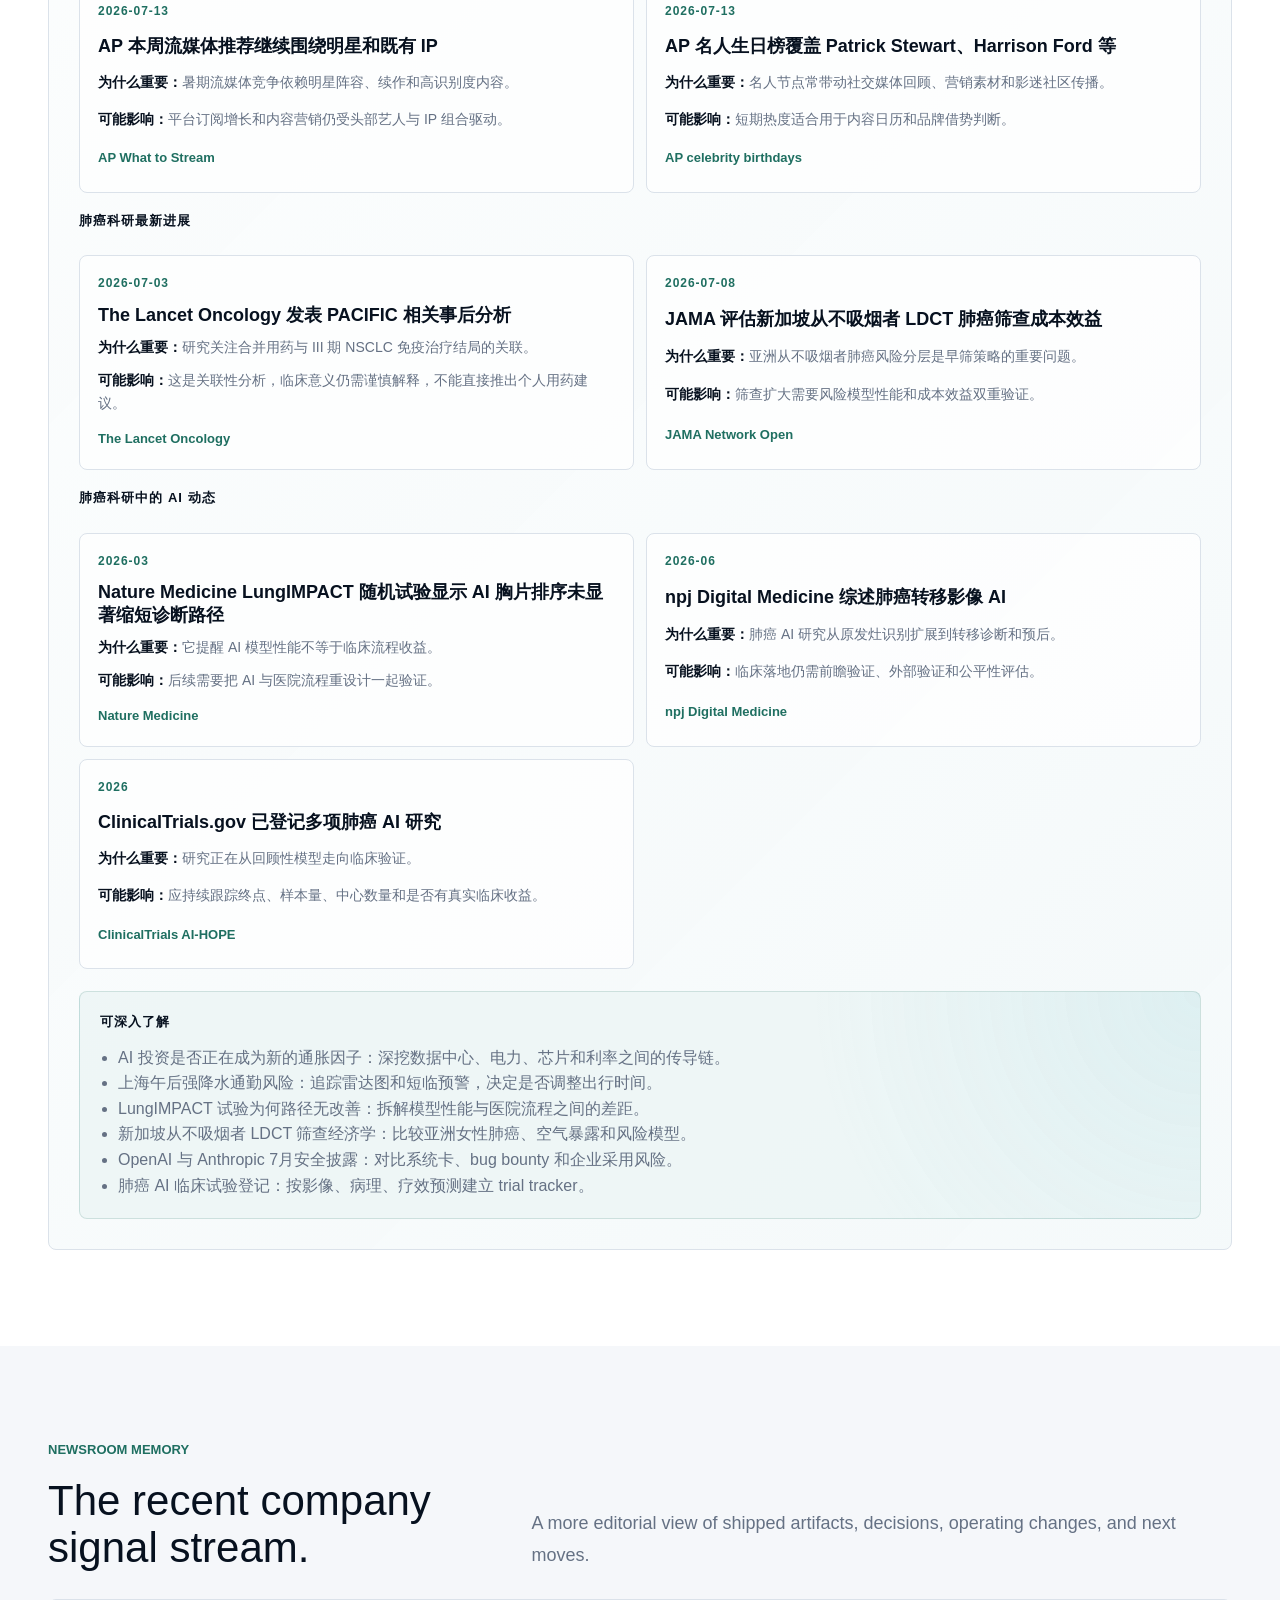
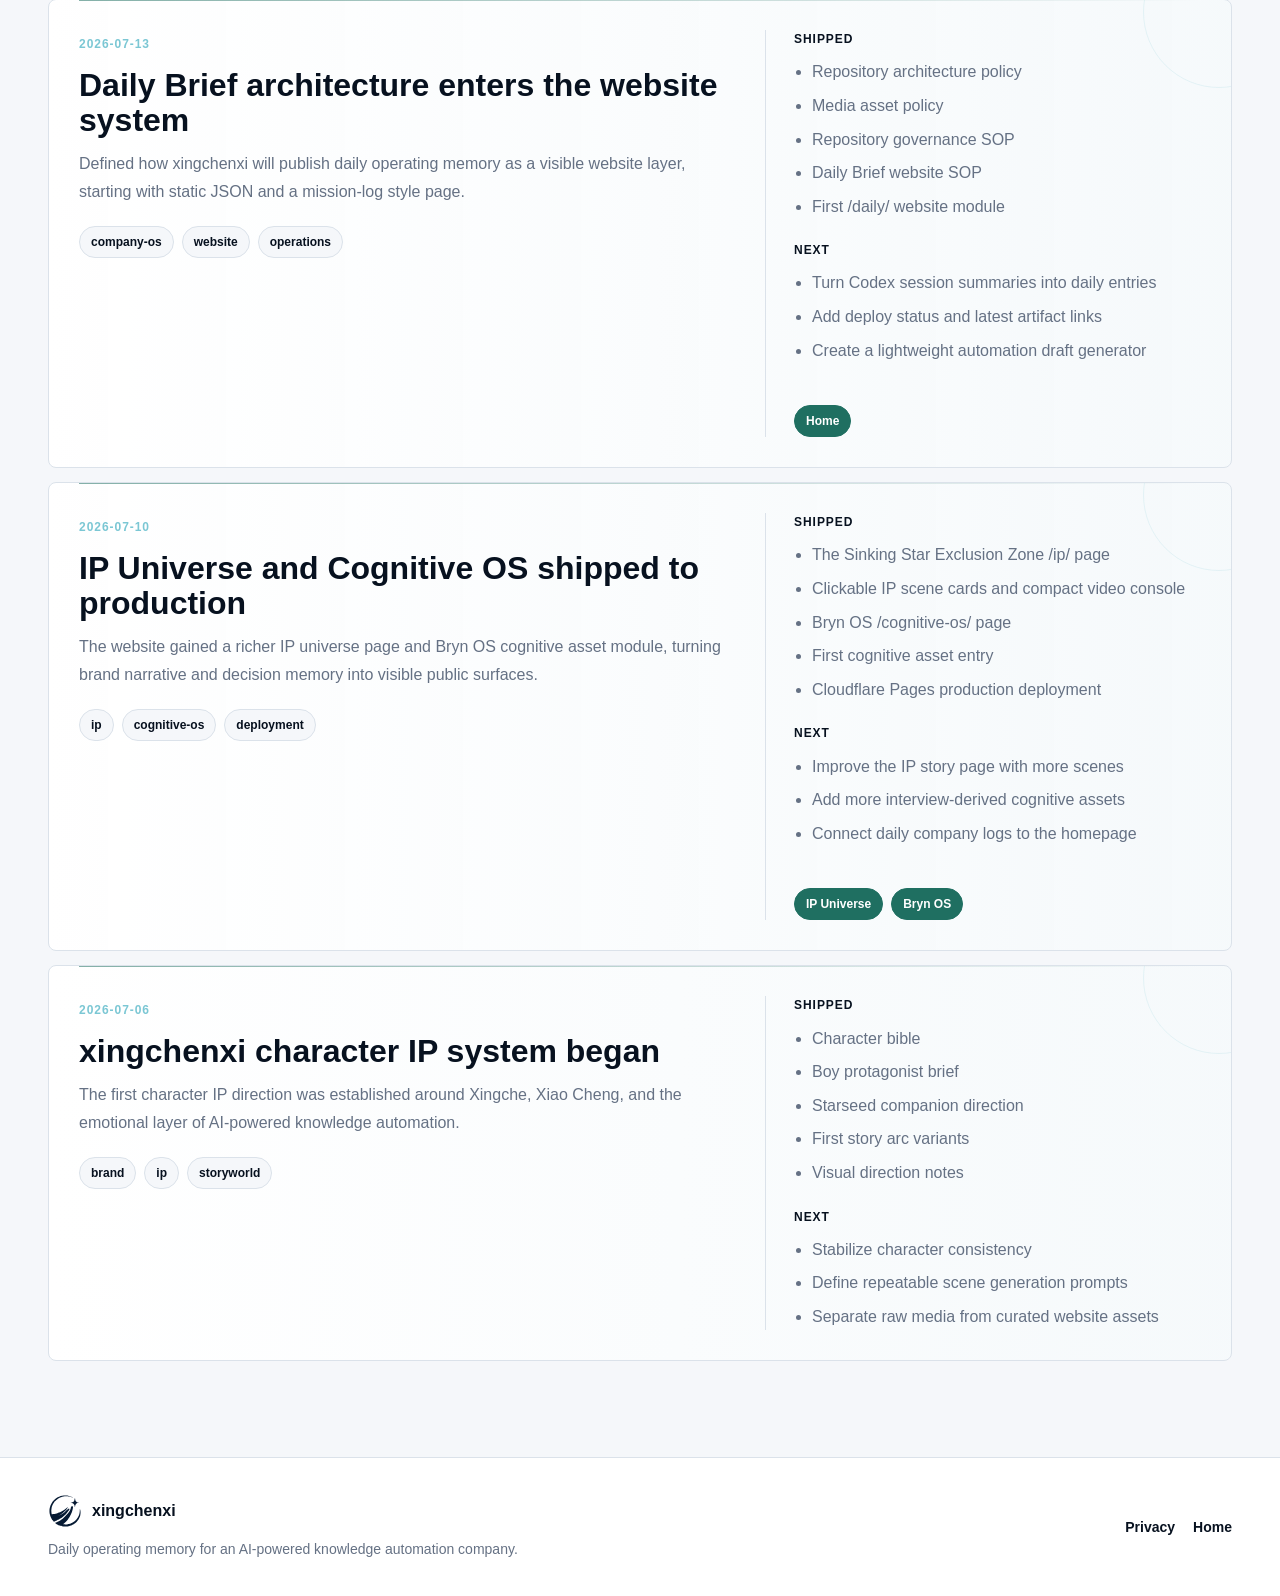
==== commit 64c37187: "Refine brand and morning brief experience" ====
--- a/daily/index.html
+++ b/daily/index.html
@@ -3,7 +3,7 @@
   <head>
     <meta charset="utf-8" />
     <meta name="viewport" content="width=device-width, initial-scale=1" />
-    <title>Daily Brief | xingchenxi Company Log</title>
+    <title>中文晨间简报 | xingchenxi</title>
     <meta
       name="description"
       content="Daily Brief is the xingchenxi company log and daily intelligence surface for operating memory, morning briefs, shipped work, decisions, blockers, and next moves."
@@ -56,29 +56,23 @@
       <section class="daily-hero" aria-labelledby="daily-title">
         <div class="daily-hero-grid">
           <div class="daily-hero-copy">
-            <p class="eyebrow">Daily Brief / Annual Signal</p>
-            <h1 id="daily-title">A real-time map of what xingchenxi is becoming.</h1>
+            <p class="eyebrow">Daily Intelligence / 晨间情报</p>
+            <p class="daily-date" data-latest-date>正在载入今日简报</p>
+            <h1 id="daily-title">重要信息，<br />在一天开始之前。</h1>
             <p class="daily-subtitle">
-              Morning intelligence, company commits, decisions, research signals,
-              product experiments, and brand memory condensed into a moving knowledge planet.
+              天气、全球财经、AI、人物与肺癌科研动态，经过筛选、核验与结构化整理。
             </p>
             <div class="hero-actions" aria-label="Daily Brief actions">
-              <a class="button button-light" href="#morning-brief">Read morning brief</a>
-              <a class="button button-ghost" href="#brief-log">Company log</a>
-              <a class="button button-ghost" href="../index.html">Back to xingchenxi</a>
+              <a class="button button-light" href="#morning-brief">阅读今日简报</a>
+              <a class="button button-ghost" href="#daily-overview">历史记录</a>
             </div>
           </div>
 
-          <aside class="signal-orb-panel" aria-label="Annual signal planet">
-            <div class="orb-status">
-              <span data-year>2026</span>
-              <strong>Annual Signal Planet</strong>
-            </div>
-            <div class="signal-orb" data-term-orb aria-label="Annual keyword planet">
-              <div class="orb-core">
-                <span>xingchenxi</span>
-              </div>
-            </div>
+          <aside class="today-panel" aria-label="今日信息概览">
+            <div class="today-panel-head"><span>Today / 今日</span><strong><i></i> 已更新</strong></div>
+            <div class="today-weather"><span data-latest-city>上海</span><strong data-latest-temp>--</strong></div>
+            <p data-latest-summary>正在读取今日最重要的信号。</p>
+            <div class="today-meta"><span>权威来源</span><span>结构化摘要</span><span>工作日更新</span></div>
           </aside>
         </div>
       </section>
@@ -98,17 +92,15 @@
         </div>
       </section>
 
-      <section class="section section-light" id="brief-log" aria-labelledby="brief-title">
+      <section class="section section-light intelligence-bar" id="brief-log" aria-labelledby="brief-title">
         <div class="section-inner">
           <div class="brief-heading">
             <div>
-              <p class="section-kicker">Newsroom Memory</p>
-              <h2 id="overview-title">The recent signal stream.</h2>
+              <p class="section-kicker">Signal Index</p>
+              <h2 id="overview-title">今日信息面板</h2>
             </div>
             <p>
-              A public operating surface for morning intelligence, shipped artifacts,
-              decisions, operating changes, and next moves. The layout is built for
-              Codex-assisted drafts and founder-approved publication.
+              每条信息保留时间、重要性、潜在影响与原始来源，方便快速阅读和继续深挖。
             </p>
           </div>
           <div class="signal-summary" aria-label="Daily Brief summary">
--- a/styles.css
+++ b/styles.css
@@ -8,7 +8,8 @@
   --blue-soft: #d8e8f7;
   --cyan: #7bc7d4;
   --green: #1f6f61;
-  --max: 1160px;
+  --max: 1200px;
+  --signal: #76d7b2;
 }
 
 * {
@@ -23,7 +24,7 @@
   margin: 0;
   color: var(--ink);
   background: var(--paper);
-  font-family: Avenir Next, Helvetica Neue, Arial, Hiragino Sans GB, PingFang SC, sans-serif;
+  font-family: Inter, Avenir Next, Helvetica Neue, Arial, Hiragino Sans GB, PingFang SC, sans-serif;
   font-size: 16px;
   line-height: 1.6;
 }
@@ -48,9 +49,9 @@
   align-items: center;
   justify-content: space-between;
   gap: 28px;
-  padding: 18px 48px;
+  padding: 14px 48px;
   color: var(--paper);
-  background: rgba(4, 13, 25, 0.82);
+  background: rgba(5, 10, 17, 0.88);
   border-bottom: 1px solid rgba(255, 255, 255, 0.12);
   backdrop-filter: blur(18px);
 }
@@ -97,11 +98,10 @@
   isolation: isolate;
   display: flex;
   align-items: center;
-  min-height: 86vh;
+  min-height: min(900px, 92vh);
   overflow: hidden;
   color: var(--paper);
-  background:
-    linear-gradient(110deg, #07111f 0%, #061a33 54%, #0b1a25 100%);
+  background: #070b11;
   padding: 128px 48px 86px;
 }
 
@@ -134,10 +134,11 @@
   right: 0;
   bottom: 0;
   z-index: 1;
-  width: 58%;
+  width: 48%;
   min-width: 580px;
   height: 100%;
   pointer-events: none;
+  opacity: 0.28;
 }
 
 .hero-inner {
@@ -145,6 +146,104 @@
   z-index: 2;
   width: min(100%, var(--max));
   margin: 0 auto;
+}
+
+.hero-layout {
+  display: grid;
+  grid-template-columns: minmax(0, 1.08fr) minmax(420px, 0.92fr);
+  gap: 72px;
+  align-items: center;
+}
+
+.hero-message h1 {
+  max-width: 760px;
+  margin-bottom: 28px;
+  font-size: clamp(58px, 7vw, 104px);
+  line-height: 0.96;
+  letter-spacing: 0;
+}
+
+.hero-message .hero-subcopy {
+  max-width: 600px;
+  font-size: 21px;
+}
+
+.hero-proof {
+  position: relative;
+  overflow: hidden;
+  border: 1px solid rgba(255, 255, 255, 0.16);
+  border-radius: 8px;
+  background: rgba(10, 17, 25, 0.84);
+  box-shadow: 0 32px 90px rgba(0, 0, 0, 0.32);
+}
+
+.proof-head,
+.proof-row,
+.proof-flow {
+  display: flex;
+  align-items: center;
+}
+
+.proof-head {
+  justify-content: space-between;
+  padding: 18px 20px;
+  color: rgba(255, 255, 255, 0.54);
+  border-bottom: 1px solid rgba(255, 255, 255, 0.12);
+  font-size: 12px;
+  text-transform: uppercase;
+}
+
+.proof-head strong {
+  color: var(--signal);
+  font-weight: 700;
+}
+
+.proof-head i,
+.today-panel-head i {
+  display: inline-block;
+  width: 7px;
+  height: 7px;
+  margin-right: 7px;
+  border-radius: 50%;
+  background: var(--signal);
+  box-shadow: 0 0 16px rgba(118, 215, 178, 0.72);
+}
+
+.proof-row {
+  gap: 16px;
+  min-height: 94px;
+  padding: 18px 20px;
+  border-bottom: 1px solid rgba(255, 255, 255, 0.1);
+  transition: background 180ms ease;
+}
+
+.proof-row:hover { background: rgba(255, 255, 255, 0.045); }
+.proof-row > span { color: rgba(255, 255, 255, 0.34); font-size: 11px; }
+.proof-row div { display: grid; flex: 1; gap: 3px; }
+.proof-row strong { color: #fff; font-size: 16px; }
+.proof-row small { color: rgba(255, 255, 255, 0.54); font-size: 12px; }
+.proof-row b { color: var(--signal); font-size: 11px; font-weight: 700; text-transform: uppercase; }
+
+.proof-flow {
+  justify-content: space-between;
+  gap: 12px;
+  padding: 18px 20px;
+  color: rgba(255, 255, 255, 0.52);
+  font-size: 10px;
+  text-transform: uppercase;
+}
+
+.proof-flow i { flex: 1; height: 1px; background: rgba(118, 215, 178, 0.32); }
+
+.hero-index {
+  grid-column: 1 / -1;
+  display: flex;
+  gap: 28px;
+  padding-top: 24px;
+  color: rgba(255, 255, 255, 0.38);
+  border-top: 1px solid rgba(255, 255, 255, 0.12);
+  font-size: 11px;
+  text-transform: uppercase;
 }
 
 .eyebrow,
@@ -909,6 +1008,9 @@
     padding: 118px 24px 72px;
   }
 
+  .hero-layout { grid-template-columns: 1fr; gap: 42px; }
+  .hero-proof { max-width: 620px; }
+
   .hero::before {
     background-position: right -120px bottom 8%;
     background-size: 520px;
@@ -977,7 +1079,8 @@
   }
 
   .hero {
-    min-height: 80vh;
+    min-height: auto;
+    padding-bottom: 52px;
   }
 
   .hero::before {
@@ -992,6 +1095,12 @@
   h1 {
     font-size: 44px;
   }
+
+  .hero-message h1 { font-size: 48px; }
+  .hero-message .hero-subcopy { font-size: 17px; }
+  .proof-row { min-height: 82px; padding: 14px; }
+  .proof-row small { max-width: 210px; }
+  .hero-index { flex-wrap: wrap; gap: 10px 20px; }
 
   .hero-chinese {
     margin-bottom: 34px;
@@ -1073,4 +1182,15 @@
   .not-found h1 {
     font-size: 42px;
   }
-}
+
+  body { overflow-x: hidden; }
+  .hero-layout,
+  .hero-message,
+  .hero-proof,
+  .proof-row,
+  .proof-row div { min-width: 0; }
+  .hero-proof { width: 100%; }
+  .hero-message h1 { font-size: 40px; overflow-wrap: anywhere; }
+  .hero-actions .button { flex: 1 1 150px; padding-inline: 12px; }
+  .proof-row b { flex: 0 0 auto; }
+}
--- a/daily/daily.css
+++ b/daily/daily.css
@@ -379,6 +379,76 @@
   gap: 14px;
 }
 
+.daily-page .daily-hero {
+  min-height: 720px;
+  background: #070b11;
+}
+
+.daily-page .daily-hero-grid {
+  grid-template-columns: minmax(0, 1.1fr) minmax(360px, 0.7fr);
+  gap: 72px;
+  align-items: center;
+}
+
+.daily-page .daily-hero-copy h1 {
+  max-width: 720px;
+  font-size: clamp(54px, 6.6vw, 92px);
+  line-height: 1;
+}
+
+.daily-date {
+  margin: 0 0 18px;
+  color: var(--daily-mint);
+  font-size: 14px;
+  font-weight: 700;
+}
+
+.today-panel {
+  border: 1px solid rgba(255, 255, 255, 0.16);
+  border-radius: 8px;
+  background: rgba(12, 19, 28, 0.9);
+  box-shadow: 0 30px 90px rgba(0, 0, 0, 0.3);
+}
+
+.today-panel-head,
+.today-weather,
+.today-meta {
+  display: flex;
+  align-items: center;
+  justify-content: space-between;
+}
+
+.today-panel-head {
+  padding: 18px 20px;
+  color: rgba(255, 255, 255, 0.5);
+  border-bottom: 1px solid rgba(255, 255, 255, 0.12);
+  font-size: 11px;
+  text-transform: uppercase;
+}
+
+.today-panel-head strong { color: var(--daily-green); }
+.today-weather { padding: 28px 24px 12px; }
+.today-weather span { color: rgba(255, 255, 255, 0.72); font-size: 18px; }
+.today-weather strong { max-width: 68%; color: #fff; font-size: 24px; text-align: right; }
+.today-panel > p { padding: 0 24px 26px; color: rgba(255, 255, 255, 0.68); line-height: 1.72; }
+.today-meta { gap: 8px; padding: 16px 20px; border-top: 1px solid rgba(255, 255, 255, 0.1); }
+.today-meta span { color: rgba(255, 255, 255, 0.44); font-size: 10px; }
+
+.intelligence-bar { padding-top: 64px; padding-bottom: 64px; }
+
+@media (max-width: 900px) {
+  .daily-page .daily-hero-grid { grid-template-columns: 1fr; gap: 36px; }
+  .today-panel { max-width: 620px; }
+}
+
+@media (max-width: 640px) {
+  .daily-page .daily-hero { min-height: auto; padding-top: 116px; }
+  .daily-page .daily-hero-copy h1 { font-size: 46px; }
+  .today-weather { align-items: flex-start; flex-direction: column; gap: 8px; }
+  .today-weather strong { max-width: 100%; text-align: left; }
+  .today-meta { align-items: flex-start; flex-direction: column; }
+}
+
 .morning-list {
   display: grid;
   gap: 18px;
@@ -745,3 +815,18 @@
     animation: none;
   }
 }
+
+@media (max-width: 640px) {
+  .daily-page { overflow-x: hidden; }
+  .daily-page .daily-hero { min-height: auto; padding: 116px 24px 64px; }
+  .daily-page .daily-hero-grid,
+  .daily-page .daily-hero-copy,
+  .daily-page .today-panel,
+  .daily-page .today-weather,
+  .daily-page .today-weather strong { min-width: 0; width: 100%; }
+  .daily-page .daily-hero-grid { grid-template-columns: minmax(0, 1fr); gap: 36px; }
+  .daily-page .daily-hero-copy h1 { font-size: 42px; overflow-wrap: anywhere; }
+  .daily-page .daily-subtitle { font-size: 17px; }
+  .daily-page .today-weather strong,
+  .daily-page .today-panel > p { overflow-wrap: anywhere; }
+}
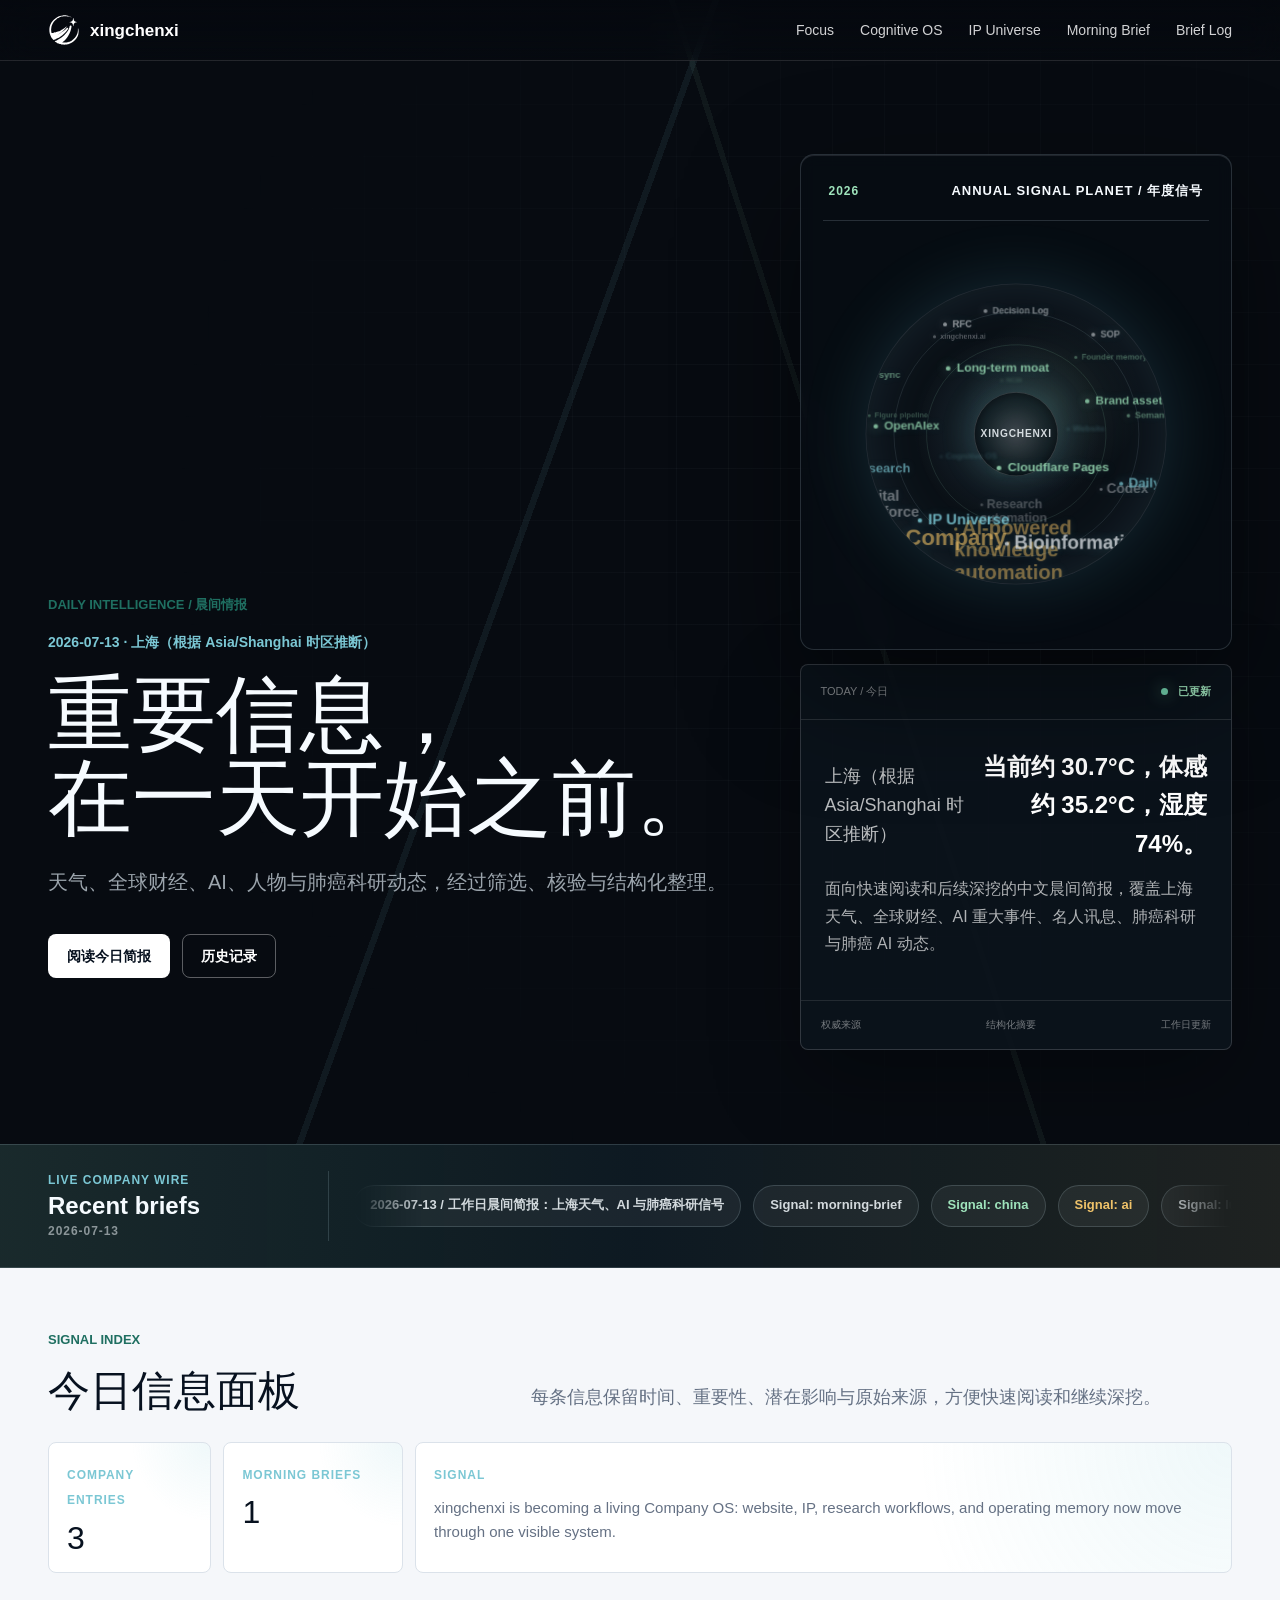
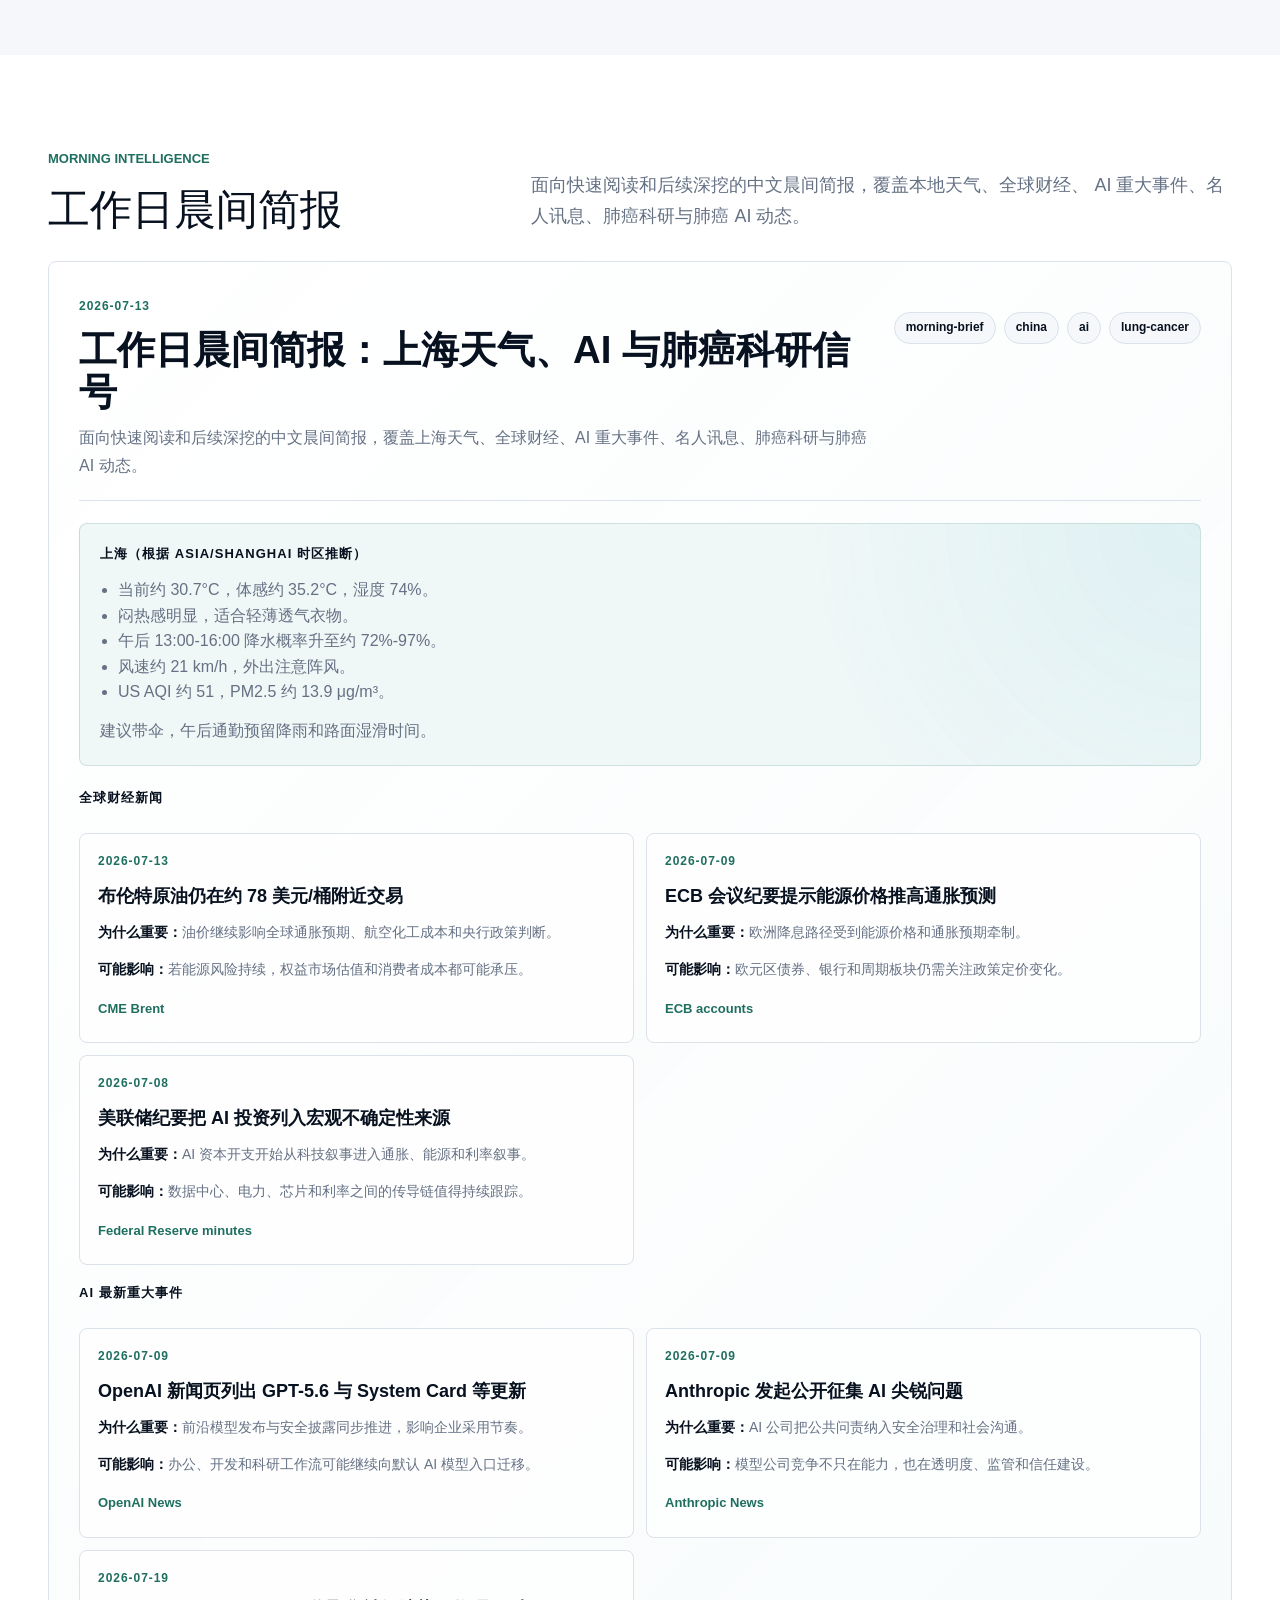
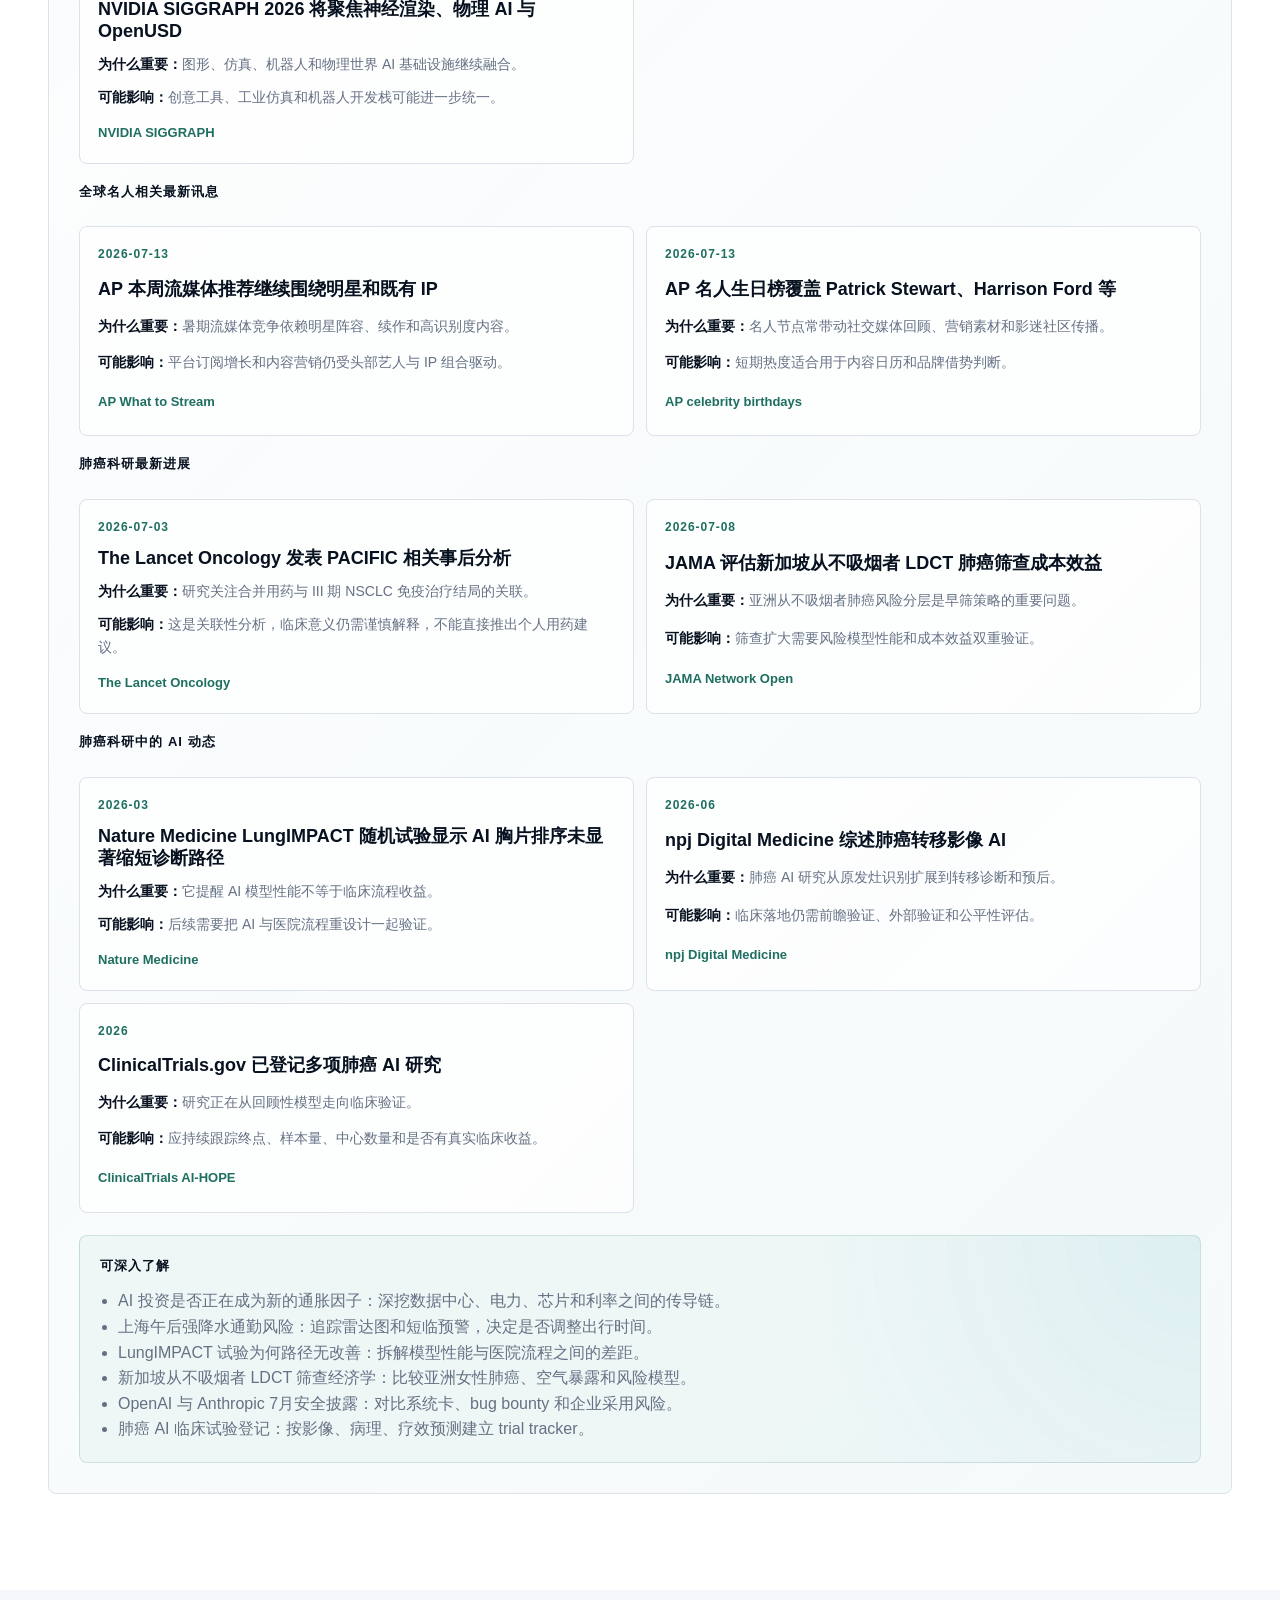
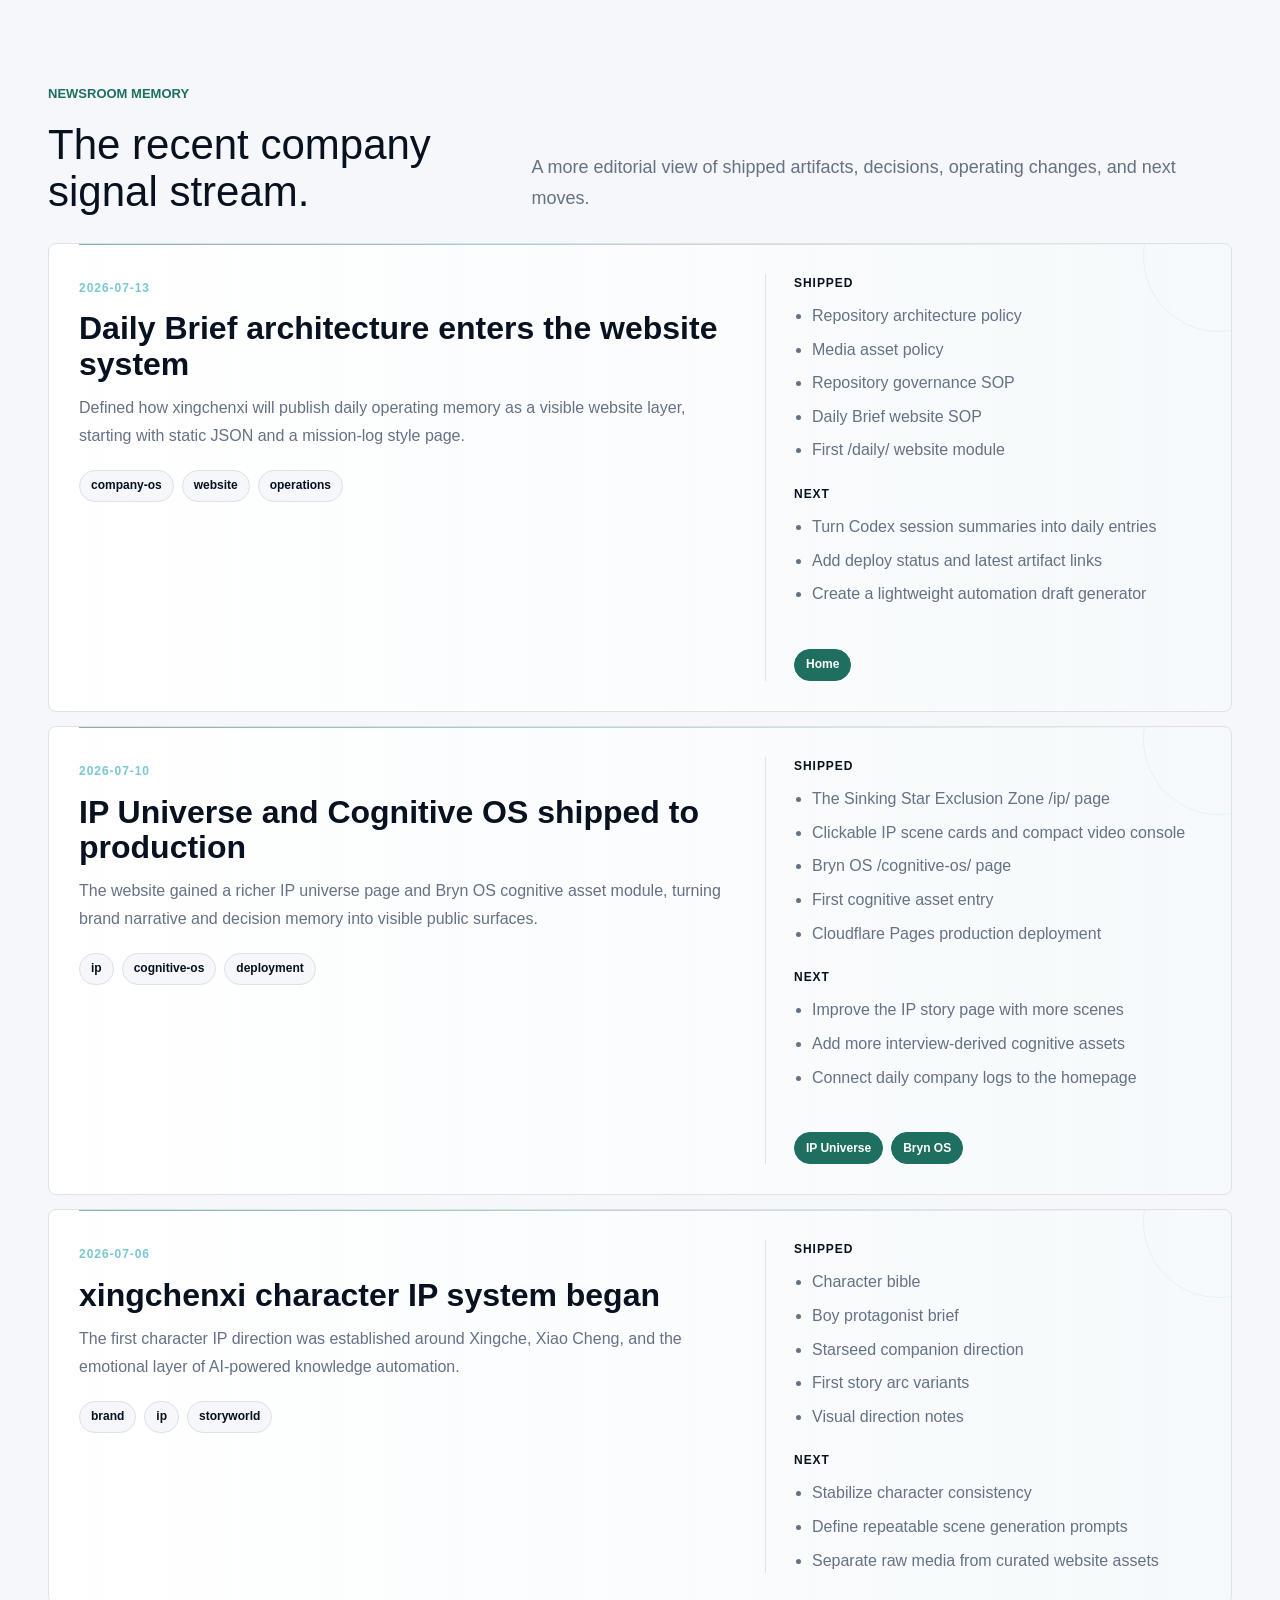
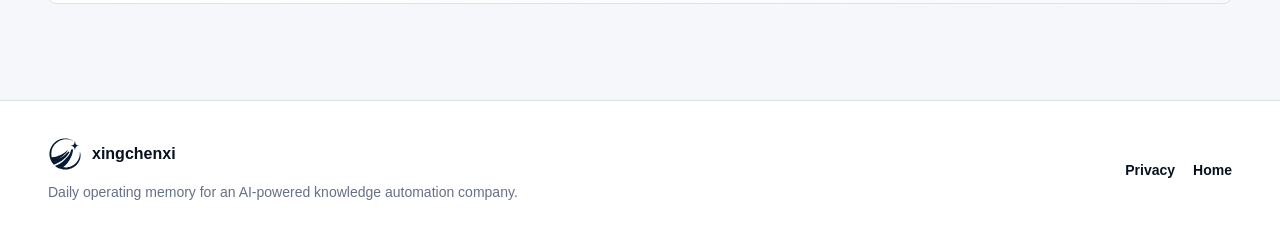
==== commit e3064e2a: "Restore signature dynamic visuals" ====
--- a/daily/index.html
+++ b/daily/index.html
@@ -68,12 +68,23 @@
             </div>
           </div>
 
-          <aside class="today-panel" aria-label="今日信息概览">
-            <div class="today-panel-head"><span>Today / 今日</span><strong><i></i> 已更新</strong></div>
-            <div class="today-weather"><span data-latest-city>上海</span><strong data-latest-temp>--</strong></div>
-            <p data-latest-summary>正在读取今日最重要的信号。</p>
-            <div class="today-meta"><span>权威来源</span><span>结构化摘要</span><span>工作日更新</span></div>
-          </aside>
+          <div class="daily-hero-side">
+            <aside class="signal-orb-panel signal-orb-panel-restored" aria-label="年度动态词条星球">
+              <div class="orb-status">
+                <span data-year>2026</span>
+                <strong>Annual Signal Planet / 年度信号</strong>
+              </div>
+              <div class="signal-orb" data-term-orb aria-label="年度动态关键词星球">
+                <div class="orb-core"><span>xingchenxi</span></div>
+              </div>
+            </aside>
+            <aside class="today-panel" aria-label="今日信息概览">
+              <div class="today-panel-head"><span>Today / 今日</span><strong><i></i> 已更新</strong></div>
+              <div class="today-weather"><span data-latest-city>上海</span><strong data-latest-temp>--</strong></div>
+              <p data-latest-summary>正在读取今日最重要的信号。</p>
+              <div class="today-meta"><span>权威来源</span><span>结构化摘要</span><span>工作日更新</span></div>
+            </aside>
+          </div>
         </div>
       </section>
 
--- a/styles.css
+++ b/styles.css
@@ -134,11 +134,12 @@
   right: 0;
   bottom: 0;
   z-index: 1;
-  width: 48%;
+  width: 62%;
   min-width: 580px;
   height: 100%;
   pointer-events: none;
-  opacity: 0.28;
+  opacity: 0.82;
+  mix-blend-mode: screen;
 }
 
 .hero-inner {
@@ -173,7 +174,8 @@
   overflow: hidden;
   border: 1px solid rgba(255, 255, 255, 0.16);
   border-radius: 8px;
-  background: rgba(10, 17, 25, 0.84);
+  background: rgba(10, 17, 25, 0.76);
+  backdrop-filter: blur(8px);
   box-shadow: 0 32px 90px rgba(0, 0, 0, 0.32);
 }
 
--- a/daily/daily.css
+++ b/daily/daily.css
@@ -410,6 +410,24 @@
   box-shadow: 0 30px 90px rgba(0, 0, 0, 0.3);
 }
 
+.daily-hero-side {
+  display: grid;
+  gap: 14px;
+  min-width: 0;
+}
+
+.signal-orb-panel-restored {
+  min-height: 390px;
+  background: rgba(7, 13, 20, 0.72);
+  backdrop-filter: blur(8px);
+}
+
+.signal-orb-panel-restored .signal-orb {
+  min-height: 330px;
+  transform: scale(0.78);
+  transform-origin: center;
+}
+
 .today-panel-head,
 .today-weather,
 .today-meta {
@@ -439,6 +457,7 @@
 @media (max-width: 900px) {
   .daily-page .daily-hero-grid { grid-template-columns: 1fr; gap: 36px; }
   .today-panel { max-width: 620px; }
+  .daily-hero-side { max-width: 620px; }
 }
 
 @media (max-width: 640px) {
@@ -447,6 +466,8 @@
   .today-weather { align-items: flex-start; flex-direction: column; gap: 8px; }
   .today-weather strong { max-width: 100%; text-align: left; }
   .today-meta { align-items: flex-start; flex-direction: column; }
+  .signal-orb-panel-restored { min-height: 340px; }
+  .signal-orb-panel-restored .signal-orb { min-height: 280px; transform: scale(0.68); }
 }
 
 .morning-list {
